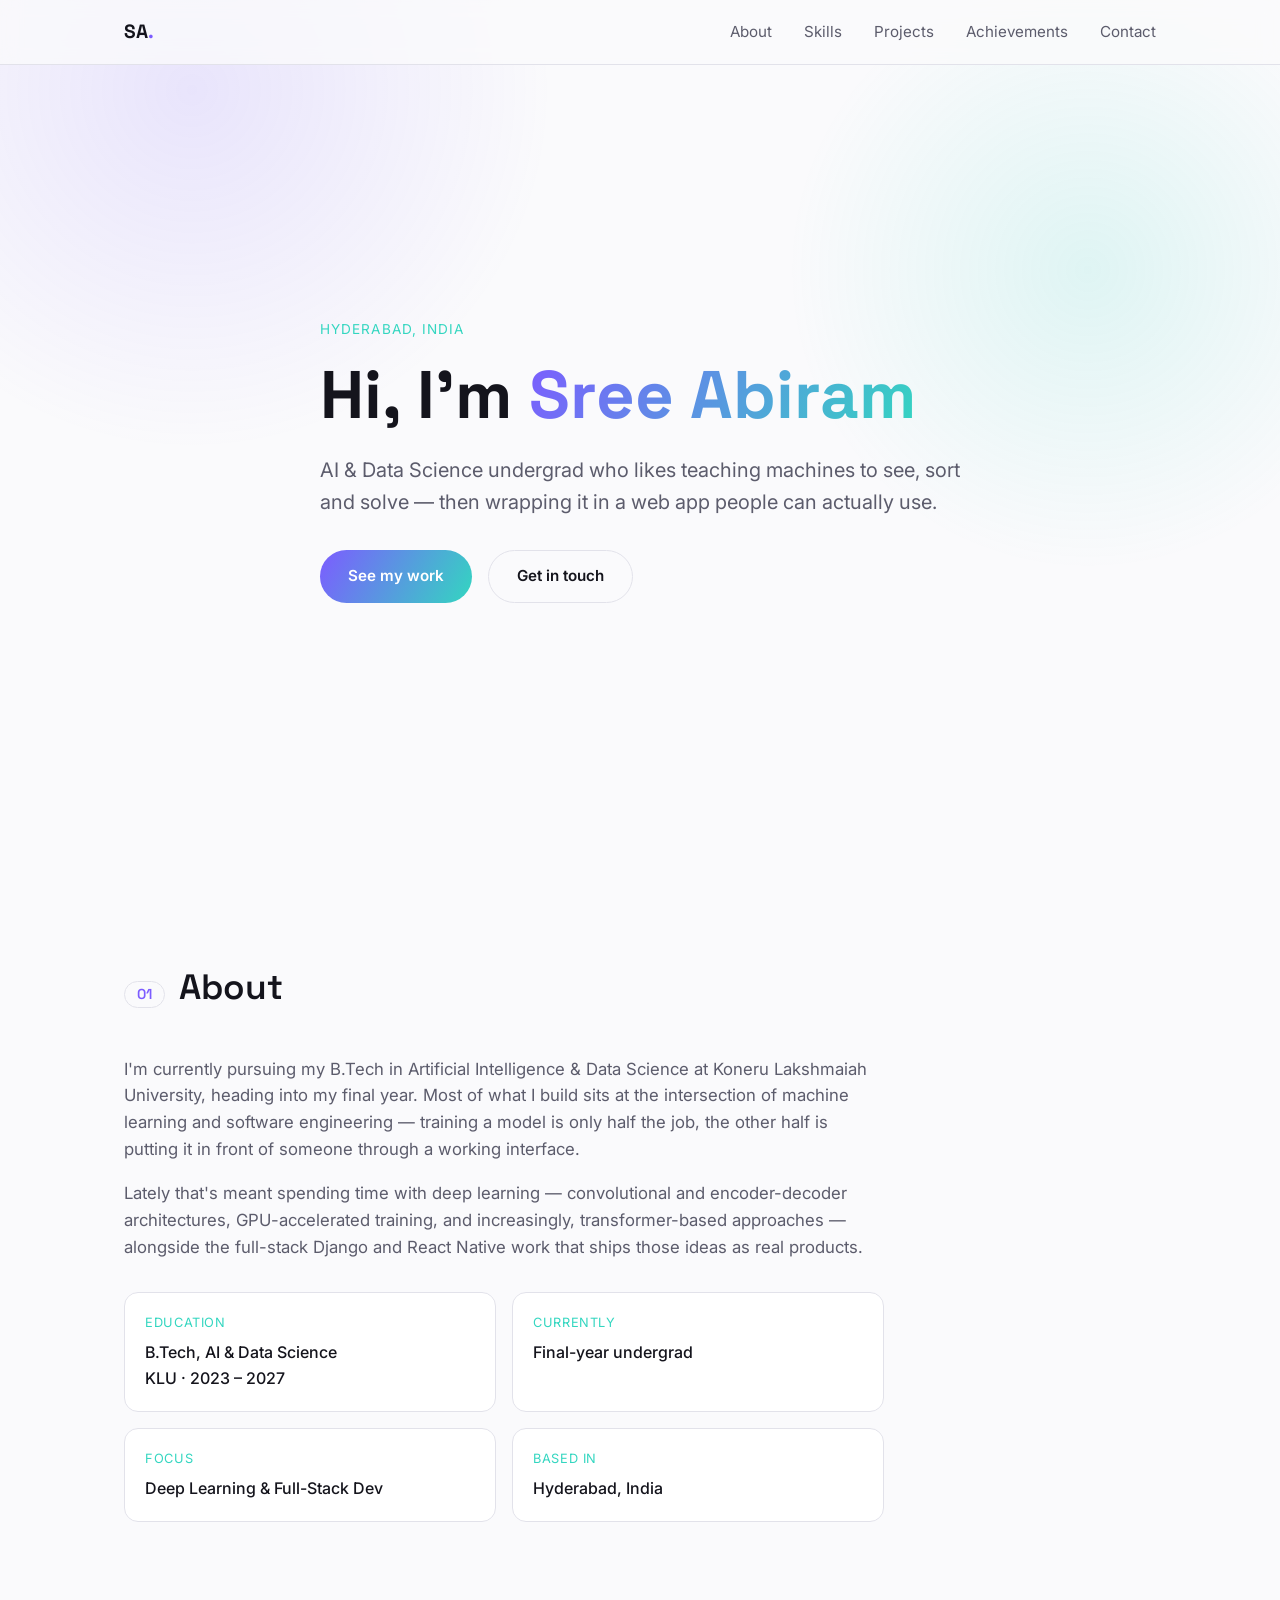
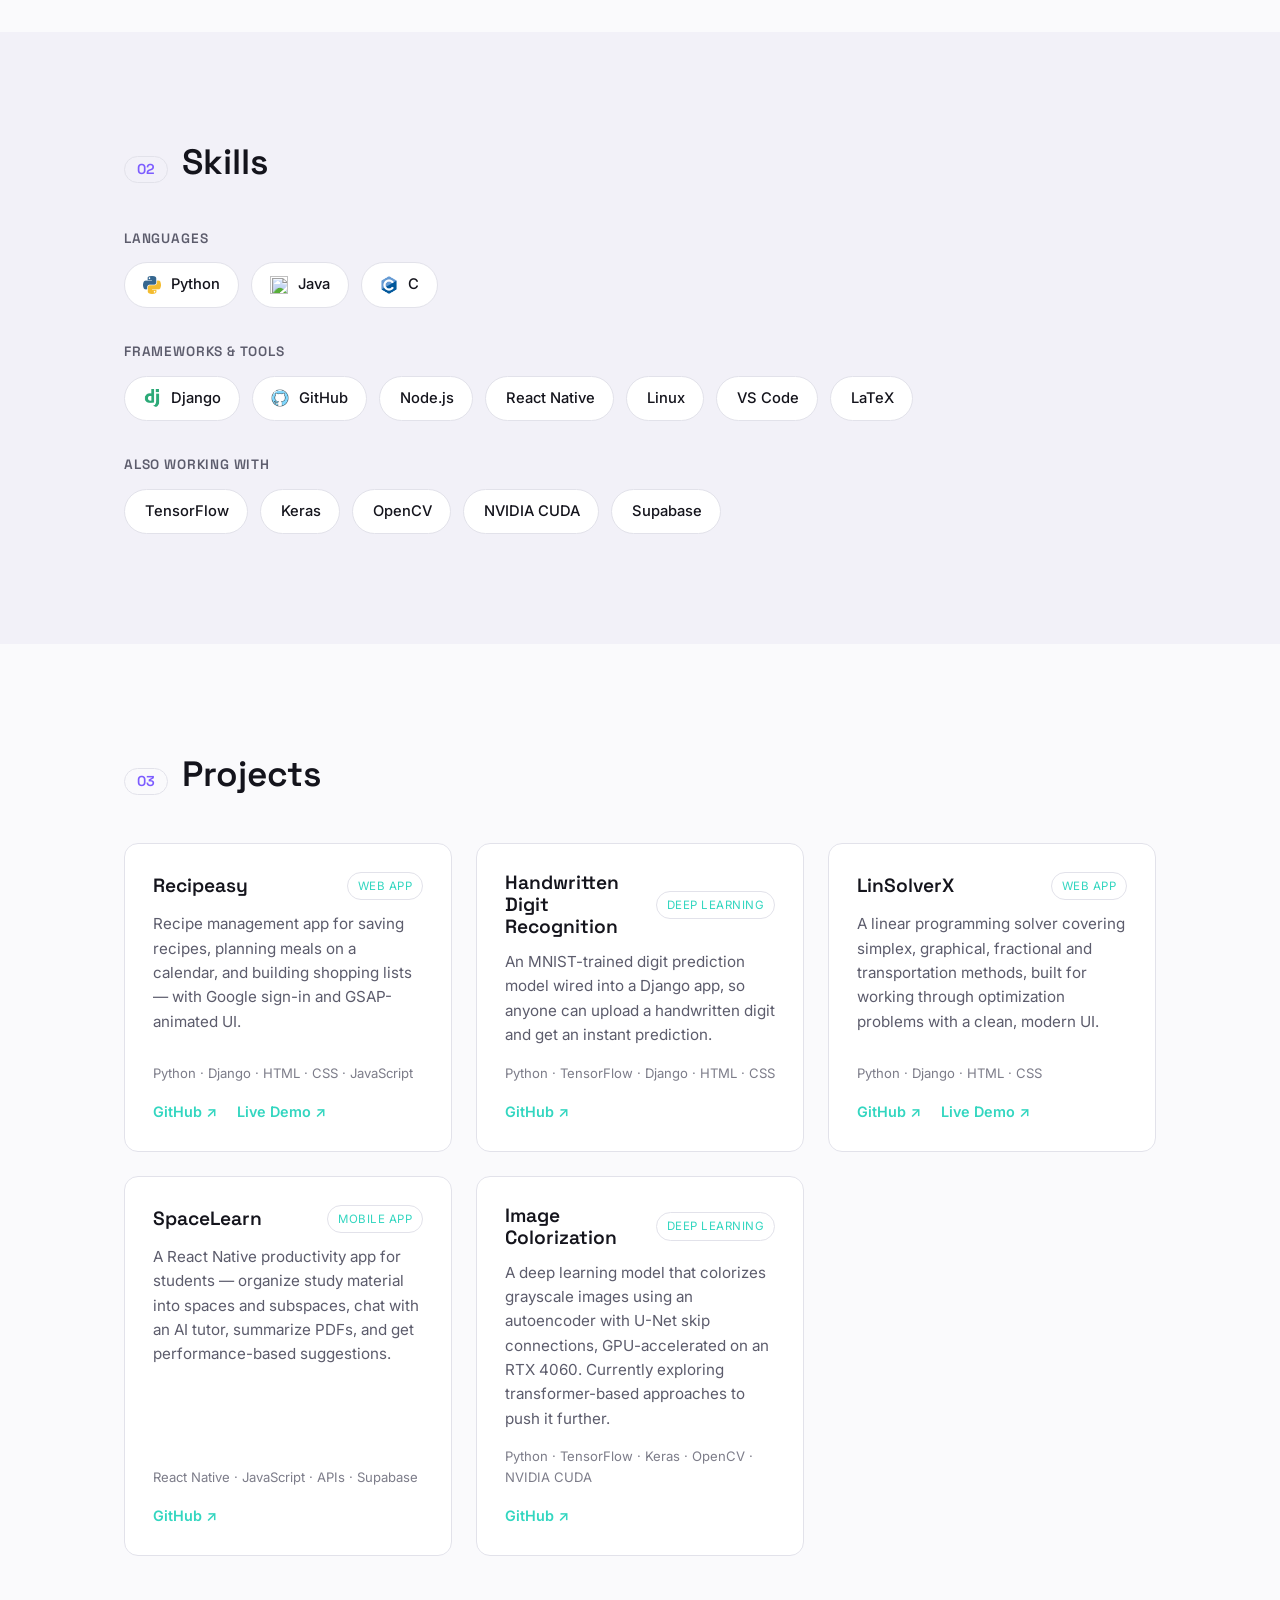
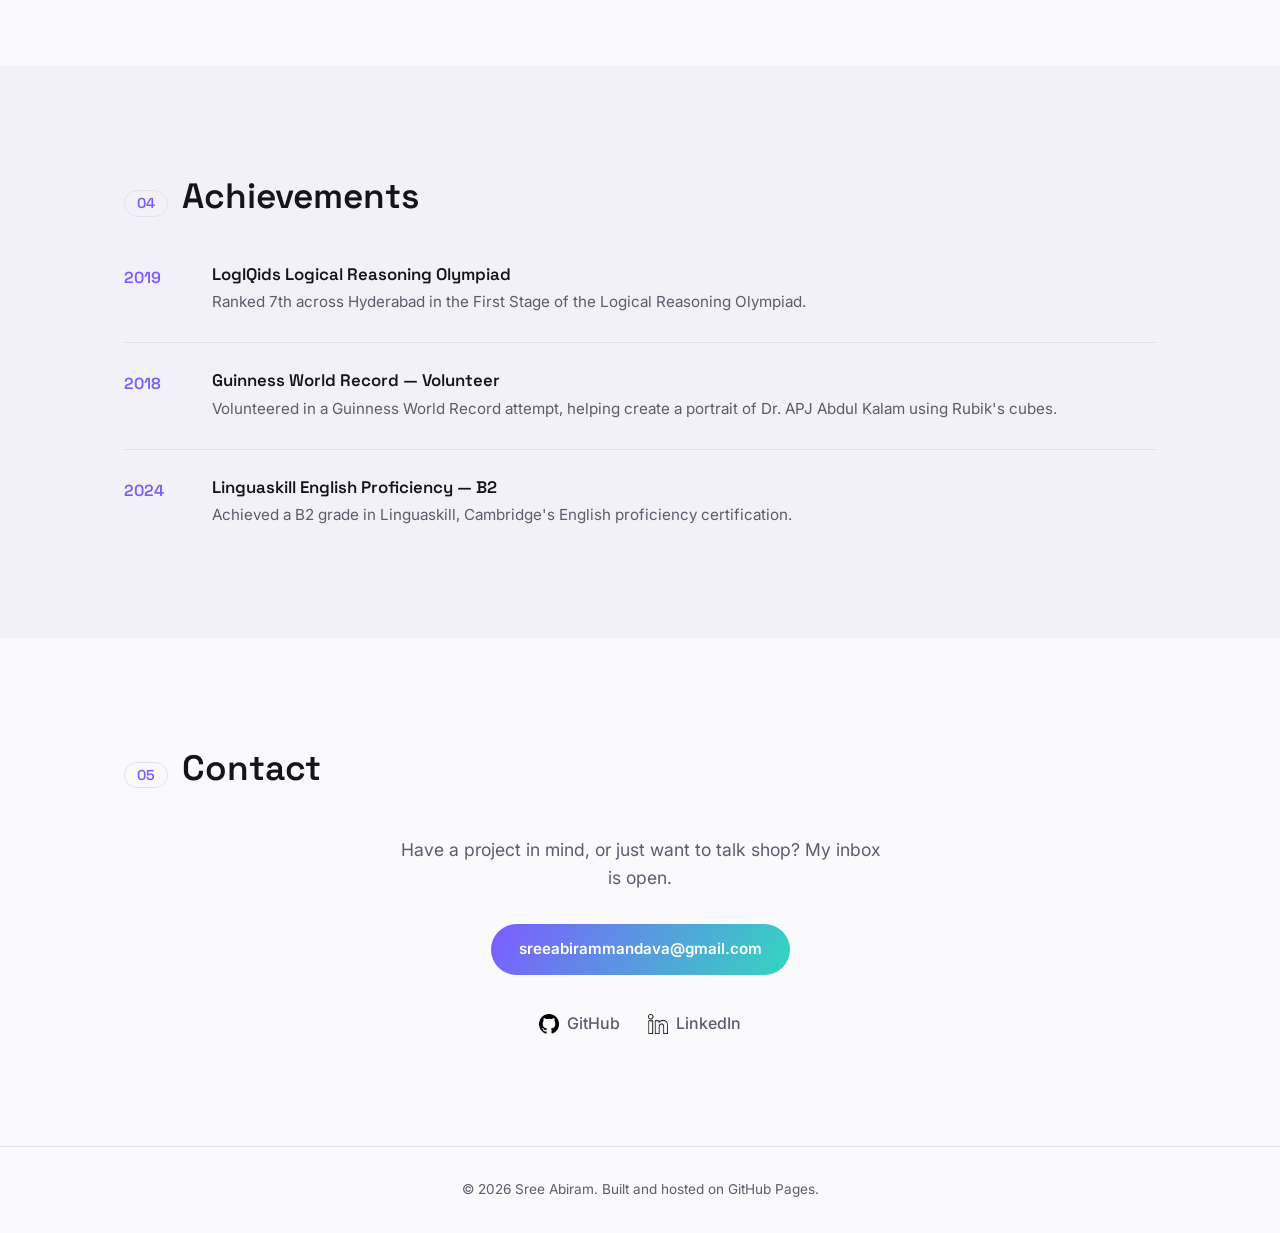
==== index.html @ 9dbc38e2 "Rebuild as static site for GitHub Pages Remove the Django/Render backend entirely (no DB usage, no A" ====
<!DOCTYPE html>
<html lang="en">
<head>
<meta charset="UTF-8">
<meta name="viewport" content="width=device-width, initial-scale=1.0">
<title>Sree Abiram — Portfolio</title>
<meta name="description" content="Sree Abiram — AI &amp; Data Science undergraduate. Projects in machine learning, deep learning and full-stack development.">
<link rel="preconnect" href="https://fonts.googleapis.com">
<link rel="preconnect" href="https://fonts.gstatic.com" crossorigin>
<link href="https://fonts.googleapis.com/css2?family=Space+Grotesk:wght@400;500;600;700&family=Inter:wght@400;500;600&display=swap" rel="stylesheet">
<link rel="stylesheet" href="assets/css/style.css">
</head>
<body>

<div class="bg-glow" aria-hidden="true"></div>

<header class="navbar">
  <div class="container navbar-inner">
    <a href="#home" class="logo">SA<span class="dot">.</span></a>
    <nav class="nav-links" id="navLinks">
      <a href="#about">About</a>
      <a href="#skills">Skills</a>
      <a href="#projects">Projects</a>
      <a href="#achievements">Achievements</a>
      <a href="#contact">Contact</a>
    </nav>
    <button class="nav-toggle" id="navToggle" aria-label="Toggle navigation" aria-expanded="false">
      <span></span><span></span><span></span>
    </button>
  </div>
</header>

<main>

  <section id="home" class="hero">
    <div class="container hero-inner">
      <p class="eyebrow reveal">Hyderabad, India</p>
      <h1 class="reveal">
        Hi, I'm <span class="accent">Sree Abiram</span>
      </h1>
      <p class="hero-subtitle reveal">
        AI &amp; Data Science undergrad who likes teaching machines to see, sort and solve —
        then wrapping it in a web app people can actually use.
      </p>
      <div class="hero-actions reveal">
        <a href="#projects" class="btn btn-primary">See my work</a>
        <a href="#contact" class="btn btn-ghost">Get in touch</a>
      </div>
    </div>
  </section>

  <section id="about" class="section">
    <div class="container">
      <h2 class="section-title reveal"><span class="index">01</span>About</h2>
      <div class="about-grid">
        <p class="about-text reveal">
          I'm currently pursuing my B.Tech in Artificial Intelligence &amp; Data Science at
          Koneru Lakshmaiah University, heading into my final year. Most of what I build sits
          at the intersection of machine learning and software engineering — training a model
          is only half the job, the other half is putting it in front of someone through a
          working interface.
        </p>
        <p class="about-text reveal">
          Lately that's meant spending time with deep learning — convolutional and
          encoder-decoder architectures, GPU-accelerated training, and increasingly,
          transformer-based approaches — alongside the full-stack Django and React Native
          work that ships those ideas as real products.
        </p>
        <div class="fact-grid reveal">
          <div class="fact-card">
            <span class="fact-label">Education</span>
            <span class="fact-value">B.Tech, AI &amp; Data Science<br>KLU · 2023 – 2027</span>
          </div>
          <div class="fact-card">
            <span class="fact-label">Currently</span>
            <span class="fact-value">Final-year undergrad</span>
          </div>
          <div class="fact-card">
            <span class="fact-label">Focus</span>
            <span class="fact-value">Deep Learning &amp; Full-Stack Dev</span>
          </div>
          <div class="fact-card">
            <span class="fact-label">Based in</span>
            <span class="fact-value">Hyderabad, India</span>
          </div>
        </div>
      </div>
    </div>
  </section>

  <section id="skills" class="section section-alt">
    <div class="container">
      <h2 class="section-title reveal"><span class="index">02</span>Skills</h2>

      <div class="skills-block reveal">
        <h3 class="skills-subtitle">Languages</h3>
        <div class="skill-row">
          <div class="skill-chip">
            <img src="assets/icons/python-icon.png" alt="" class="skill-icon">Python
          </div>
          <div class="skill-chip">
            <img src="assets/icons/java-icon.png" alt="" class="skill-icon">Java
          </div>
          <div class="skill-chip">
            <img src="assets/icons/c-icon.png" alt="" class="skill-icon">C
          </div>
        </div>
      </div>

      <div class="skills-block reveal">
        <h3 class="skills-subtitle">Frameworks &amp; Tools</h3>
        <div class="skill-row">
          <div class="skill-chip">
            <img src="assets/icons/django-icon.png" alt="" class="skill-icon">Django
          </div>
          <div class="skill-chip">
            <img src="assets/icons/github-icon.png" alt="" class="skill-icon">GitHub
          </div>
          <div class="skill-chip skill-chip-plain">Node.js</div>
          <div class="skill-chip skill-chip-plain">React Native</div>
          <div class="skill-chip skill-chip-plain">Linux</div>
          <div class="skill-chip skill-chip-plain">VS Code</div>
          <div class="skill-chip skill-chip-plain">LaTeX</div>
        </div>
      </div>

      <div class="skills-block reveal">
        <h3 class="skills-subtitle">Also working with</h3>
        <div class="skill-row">
          <div class="skill-chip skill-chip-plain">TensorFlow</div>
          <div class="skill-chip skill-chip-plain">Keras</div>
          <div class="skill-chip skill-chip-plain">OpenCV</div>
          <div class="skill-chip skill-chip-plain">NVIDIA CUDA</div>
          <div class="skill-chip skill-chip-plain">Supabase</div>
        </div>
      </div>
    </div>
  </section>

  <section id="projects" class="section">
    <div class="container">
      <h2 class="section-title reveal"><span class="index">03</span>Projects</h2>

      <div class="project-grid">

        <article class="project-card reveal">
          <div class="project-head">
            <h3>Recipeasy</h3>
            <span class="project-tag">Web App</span>
          </div>
          <p>Recipe management app for saving recipes, planning meals on a calendar, and
             building shopping lists — with Google sign-in and GSAP-animated UI.</p>
          <p class="project-stack">Python · Django · HTML · CSS · JavaScript</p>
          <div class="project-links">
            <a href="https://github.com/Abiram116/Recipeasy" target="_blank" rel="noopener noreferrer">GitHub ↗</a>
            <a href="https://recipeasy-i7h1.onrender.com" target="_blank" rel="noopener noreferrer">Live Demo ↗</a>
          </div>
        </article>

        <article class="project-card reveal">
          <div class="project-head">
            <h3>Handwritten Digit Recognition</h3>
            <span class="project-tag">Deep Learning</span>
          </div>
          <p>An MNIST-trained digit prediction model wired into a Django app, so anyone
             can upload a handwritten digit and get an instant prediction.</p>
          <p class="project-stack">Python · TensorFlow · Django · HTML · CSS</p>
          <div class="project-links">
            <a href="https://github.com/Abiram116/mlproject2" target="_blank" rel="noopener noreferrer">GitHub ↗</a>
          </div>
        </article>

        <article class="project-card reveal">
          <div class="project-head">
            <h3>LinSolverX</h3>
            <span class="project-tag">Web App</span>
          </div>
          <p>A linear programming solver covering simplex, graphical, fractional and
             transportation methods, built for working through optimization problems
             with a clean, modern UI.</p>
          <p class="project-stack">Python · Django · HTML · CSS</p>
          <div class="project-links">
            <a href="https://github.com/Abiram116/MathCourse" target="_blank" rel="noopener noreferrer">GitHub ↗</a>
            <a href="https://linsolverx.onrender.com" target="_blank" rel="noopener noreferrer">Live Demo ↗</a>
          </div>
        </article>

        <article class="project-card reveal">
          <div class="project-head">
            <h3>SpaceLearn</h3>
            <span class="project-tag">Mobile App</span>
          </div>
          <p>A React Native productivity app for students — organize study material into
             spaces and subspaces, chat with an AI tutor, summarize PDFs, and get
             performance-based suggestions.</p>
          <p class="project-stack">React Native · JavaScript · APIs · Supabase</p>
          <div class="project-links">
            <a href="https://github.com/Abiram116/SpaceLearn" target="_blank" rel="noopener noreferrer">GitHub ↗</a>
          </div>
        </article>

        <article class="project-card reveal">
          <div class="project-head">
            <h3>Image Colorization</h3>
            <span class="project-tag">Deep Learning</span>
          </div>
          <p>A deep learning model that colorizes grayscale images using an
             autoencoder with U-Net skip connections, GPU-accelerated on an RTX 4060.
             Currently exploring transformer-based approaches to push it further.</p>
          <p class="project-stack">Python · TensorFlow · Keras · OpenCV · NVIDIA CUDA</p>
          <div class="project-links">
            <a href="https://github.com/nandhithr6/Image-Colorization" target="_blank" rel="noopener noreferrer">GitHub ↗</a>
          </div>
        </article>

      </div>
    </div>
  </section>

  <section id="achievements" class="section section-alt">
    <div class="container">
      <h2 class="section-title reveal"><span class="index">04</span>Achievements</h2>
      <div class="achievement-list">

        <div class="achievement-item reveal">
          <span class="achievement-year">2019</span>
          <div>
            <h3>LogIQids Logical Reasoning Olympiad</h3>
            <p>Ranked 7th across Hyderabad in the First Stage of the Logical Reasoning Olympiad.</p>
          </div>
        </div>

        <div class="achievement-item reveal">
          <span class="achievement-year">2018</span>
          <div>
            <h3>Guinness World Record — Volunteer</h3>
            <p>Volunteered in a Guinness World Record attempt, helping create a portrait of
               Dr. APJ Abdul Kalam using Rubik's cubes.</p>
          </div>
        </div>

        <div class="achievement-item reveal">
          <span class="achievement-year">2024</span>
          <div>
            <h3>Linguaskill English Proficiency — B2</h3>
            <p>Achieved a B2 grade in Linguaskill, Cambridge's English proficiency certification.</p>
          </div>
        </div>

      </div>
    </div>
  </section>

  <section id="contact" class="section contact-section">
    <div class="container contact-inner">
      <h2 class="section-title reveal"><span class="index">05</span>Contact</h2>
      <p class="contact-lede reveal">Have a project in mind, or just want to talk shop? My inbox is open.</p>
      <a href="mailto:sreeabirammandava@gmail.com" class="btn btn-primary reveal">sreeabirammandava@gmail.com</a>
      <div class="social-row reveal">
        <a href="https://github.com/Abiram116" target="_blank" rel="noopener noreferrer" class="social-link">
          <img src="assets/icons/github-icon1.png" alt="" class="social-icon">GitHub
        </a>
        <a href="https://www.linkedin.com/in/sree-abiram-mandava-86b5a528b/" target="_blank" rel="noopener noreferrer" class="social-link">
          <img src="assets/icons/linkedin-icon.png" alt="" class="social-icon">LinkedIn
        </a>
      </div>
    </div>
  </section>

</main>

<footer class="footer">
  <div class="container">
    <p>&copy; <span id="year"></span> Sree Abiram. Built and hosted on GitHub Pages.</p>
  </div>
</footer>

<script src="assets/js/script.js"></script>
</body>
</html>
---- assets/css/style.css ----
/* ---------- Base ---------- */
:root {
  --bg: #0a0a0f;
  --bg-alt: #0f0f17;
  --surface: #15151f;
  --surface-border: #24243299;
  --text: #ededf2;
  --text-muted: #9a9aab;
  --accent: #7c5cff;
  --accent-2: #33d6c0;
  --accent-grad: linear-gradient(120deg, var(--accent), var(--accent-2));
  --radius: 14px;
  --max-width: 1080px;
  --font-heading: "Space Grotesk", "Inter", sans-serif;
  --font-body: "Inter", sans-serif;
}

* { box-sizing: border-box; }

html { scroll-behavior: smooth; }

body {
  margin: 0;
  background: var(--bg);
  color: var(--text);
  font-family: var(--font-body);
  line-height: 1.6;
  -webkit-font-smoothing: antialiased;
}

h1, h2, h3 {
  font-family: var(--font-heading);
  line-height: 1.15;
  margin: 0;
}

p { margin: 0 0 1em; }
a { color: inherit; text-decoration: none; }

.container {
  max-width: var(--max-width);
  margin: 0 auto;
  padding: 0 24px;
}

.bg-glow {
  position: fixed;
  inset: 0;
  z-index: -1;
  background:
    radial-gradient(600px circle at 15% 10%, #7c5cff22, transparent 60%),
    radial-gradient(500px circle at 85% 30%, #33d6c022, transparent 60%);
  pointer-events: none;
}

/* ---------- Navbar ---------- */
.navbar {
  position: sticky;
  top: 0;
  z-index: 100;
  backdrop-filter: blur(10px);
  background: #0a0a0fcc;
  border-bottom: 1px solid var(--surface-border);
}

.navbar-inner {
  display: flex;
  align-items: center;
  justify-content: space-between;
  height: 64px;
}

.logo {
  font-family: var(--font-heading);
  font-weight: 700;
  font-size: 1.2rem;
}

.logo .dot { color: var(--accent); }

.nav-links {
  display: flex;
  gap: 32px;
}

.nav-links a {
  font-size: 0.95rem;
  color: var(--text-muted);
  transition: color 0.2s ease;
}

.nav-links a:hover { color: var(--text); }

.nav-toggle {
  display: none;
  flex-direction: column;
  justify-content: center;
  gap: 5px;
  width: 32px;
  height: 32px;
  background: none;
  border: none;
  cursor: pointer;
}

.nav-toggle span {
  display: block;
  width: 100%;
  height: 2px;
  background: var(--text);
  border-radius: 2px;
  transition: transform 0.25s ease, opacity 0.25s ease;
}

/* ---------- Hero ---------- */
.hero {
  min-height: 88vh;
  display: flex;
  align-items: center;
}

.hero-inner { padding-top: 40px; padding-bottom: 40px; }

.eyebrow {
  font-size: 0.85rem;
  letter-spacing: 0.08em;
  text-transform: uppercase;
  color: var(--accent-2);
  margin-bottom: 16px;
}

.hero h1 {
  font-size: clamp(2.4rem, 6vw, 4.2rem);
  font-weight: 700;
  margin-bottom: 20px;
}

.accent {
  background: var(--accent-grad);
  -webkit-background-clip: text;
  background-clip: text;
  color: transparent;
}

.hero-subtitle {
  font-size: clamp(1.05rem, 2vw, 1.25rem);
  color: var(--text-muted);
  max-width: 640px;
  margin-bottom: 32px;
}

.hero-actions {
  display: flex;
  gap: 16px;
  flex-wrap: wrap;
}

/* ---------- Buttons ---------- */
.btn {
  display: inline-flex;
  align-items: center;
  gap: 8px;
  padding: 13px 28px;
  border-radius: 999px;
  font-weight: 600;
  font-size: 0.95rem;
  transition: transform 0.2s ease, box-shadow 0.2s ease, background 0.2s ease;
}

.btn-primary {
  background: var(--accent-grad);
  color: #05050a;
}

.btn-primary:hover {
  transform: translateY(-2px);
  box-shadow: 0 8px 30px -8px #7c5cff88;
}

.btn-ghost {
  border: 1px solid var(--surface-border);
  color: var(--text);
}

.btn-ghost:hover {
  border-color: var(--accent);
  background: #7c5cff11;
}

/* ---------- Sections ---------- */
.section { padding: 110px 0; }
.section-alt { background: var(--bg-alt); }

.section-title {
  display: flex;
  align-items: baseline;
  gap: 14px;
  font-size: clamp(1.6rem, 3vw, 2.2rem);
  font-weight: 600;
  margin-bottom: 48px;
}

.section-title .index {
  font-family: var(--font-heading);
  font-size: 0.9rem;
  color: var(--accent);
  border: 1px solid var(--surface-border);
  border-radius: 999px;
  padding: 4px 12px;
}

/* ---------- About ---------- */
.about-grid { max-width: 760px; }

.about-text { color: var(--text-muted); font-size: 1.05rem; }

.fact-grid {
  display: grid;
  grid-template-columns: repeat(2, 1fr);
  gap: 16px;
  margin-top: 32px;
}

.fact-card {
  background: var(--surface);
  border: 1px solid var(--surface-border);
  border-radius: var(--radius);
  padding: 20px;
  display: flex;
  flex-direction: column;
  gap: 6px;
}

.fact-label {
  font-size: 0.8rem;
  text-transform: uppercase;
  letter-spacing: 0.05em;
  color: var(--accent-2);
}

.fact-value {
  font-size: 1rem;
  font-weight: 500;
}

/* ---------- Skills ---------- */
.skills-block { margin-bottom: 36px; }
.skills-block:last-child { margin-bottom: 0; }

.skills-subtitle {
  font-size: 0.85rem;
  text-transform: uppercase;
  letter-spacing: 0.06em;
  color: var(--text-muted);
  margin-bottom: 16px;
  font-weight: 600;
}

.skill-row {
  display: flex;
  flex-wrap: wrap;
  gap: 12px;
}

.skill-chip {
  display: inline-flex;
  align-items: center;
  gap: 10px;
  background: var(--surface);
  border: 1px solid var(--surface-border);
  border-radius: 999px;
  padding: 10px 18px;
  font-size: 0.92rem;
  font-weight: 500;
  transition: border-color 0.2s ease, transform 0.2s ease;
}

.skill-chip:hover {
  border-color: var(--accent);
  transform: translateY(-2px);
}

.skill-chip-plain { padding-left: 20px; }

.skill-icon {
  width: 18px;
  height: 18px;
  object-fit: contain;
}

/* ---------- Projects ---------- */
.project-grid {
  display: grid;
  grid-template-columns: repeat(auto-fit, minmax(300px, 1fr));
  gap: 24px;
}

.project-card {
  background: var(--surface);
  border: 1px solid var(--surface-border);
  border-radius: var(--radius);
  padding: 28px;
  display: flex;
  flex-direction: column;
  transition: transform 0.25s ease, border-color 0.25s ease;
}

.project-card:hover {
  transform: translateY(-4px);
  border-color: var(--accent);
}

.project-head {
  display: flex;
  align-items: center;
  justify-content: space-between;
  gap: 12px;
  margin-bottom: 12px;
}

.project-head h3 {
  font-size: 1.2rem;
  font-weight: 600;
}

.project-tag {
  font-size: 0.72rem;
  text-transform: uppercase;
  letter-spacing: 0.04em;
  color: var(--accent-2);
  border: 1px solid var(--surface-border);
  border-radius: 999px;
  padding: 4px 10px;
  white-space: nowrap;
}

.project-card p { color: var(--text-muted); font-size: 0.95rem; }

.project-stack {
  font-size: 0.82rem !important;
  color: var(--text-muted);
  opacity: 0.8;
  margin-top: auto;
  margin-bottom: 16px !important;
}

.project-links {
  display: flex;
  gap: 20px;
  font-size: 0.9rem;
  font-weight: 600;
}

.project-links a { color: var(--accent-2); }
.project-links a:hover { color: var(--accent); }

/* ---------- Achievements ---------- */
.achievement-list {
  display: flex;
  flex-direction: column;
  gap: 28px;
}

.achievement-item {
  display: flex;
  gap: 24px;
  align-items: flex-start;
  padding-bottom: 28px;
  border-bottom: 1px solid var(--surface-border);
}

.achievement-item:last-child { border-bottom: none; padding-bottom: 0; }

.achievement-year {
  flex-shrink: 0;
  width: 64px;
  font-family: var(--font-heading);
  font-weight: 600;
  color: var(--accent);
}

.achievement-item h3 {
  font-size: 1.05rem;
  font-weight: 600;
  margin-bottom: 6px;
}

.achievement-item p { color: var(--text-muted); font-size: 0.95rem; margin: 0; }

/* ---------- Contact ---------- */
.contact-inner { text-align: center; }

.contact-lede {
  color: var(--text-muted);
  font-size: 1.1rem;
  max-width: 480px;
  margin: 0 auto 32px;
}

.social-row {
  display: flex;
  justify-content: center;
  gap: 28px;
  margin-top: 36px;
}

.social-link {
  display: inline-flex;
  align-items: center;
  gap: 8px;
  color: var(--text-muted);
  font-weight: 500;
  transition: color 0.2s ease;
}

.social-link:hover { color: var(--text); }

.social-icon {
  width: 20px;
  height: 20px;
  object-fit: contain;
}

/* ---------- Footer ---------- */
.footer {
  padding: 32px 0;
  border-top: 1px solid var(--surface-border);
  text-align: center;
}

.footer p {
  margin: 0;
  color: var(--text-muted);
  font-size: 0.85rem;
}

/* ---------- Scroll reveal ---------- */
.reveal {
  opacity: 0;
  transform: translateY(18px);
  transition: opacity 0.6s ease, transform 0.6s ease;
}

.reveal.is-visible {
  opacity: 1;
  transform: translateY(0);
}

/* ---------- Responsive ---------- */
@media (max-width: 720px) {
  .nav-links {
    position: fixed;
    top: 64px;
    left: 0;
    right: 0;
    background: var(--bg);
    border-bottom: 1px solid var(--surface-border);
    flex-direction: column;
    gap: 0;
    padding: 8px 24px;
    transform: translateY(-150%);
    transition: transform 0.3s ease;
  }

  .nav-links.is-open { transform: translateY(0); }

  .nav-links a {
    padding: 14px 0;
    border-bottom: 1px solid var(--surface-border);
  }

  .nav-links a:last-child { border-bottom: none; }

  .nav-toggle { display: flex; }

  .fact-grid { grid-template-columns: 1fr; }

  .section { padding: 72px 0; }
}

/* ---------- Light theme (prefers-color-scheme) ---------- */
@media (prefers-color-scheme: light) {
  :root {
    --bg: #fafafc;
    --bg-alt: #f2f1f8;
    --surface: #ffffff;
    --surface-border: #e2e2ea;
    --text: #14141c;
    --text-muted: #5c5c6c;
  }

  .navbar { background: #fafafccc; }
  .btn-primary { color: #ffffff; }
}
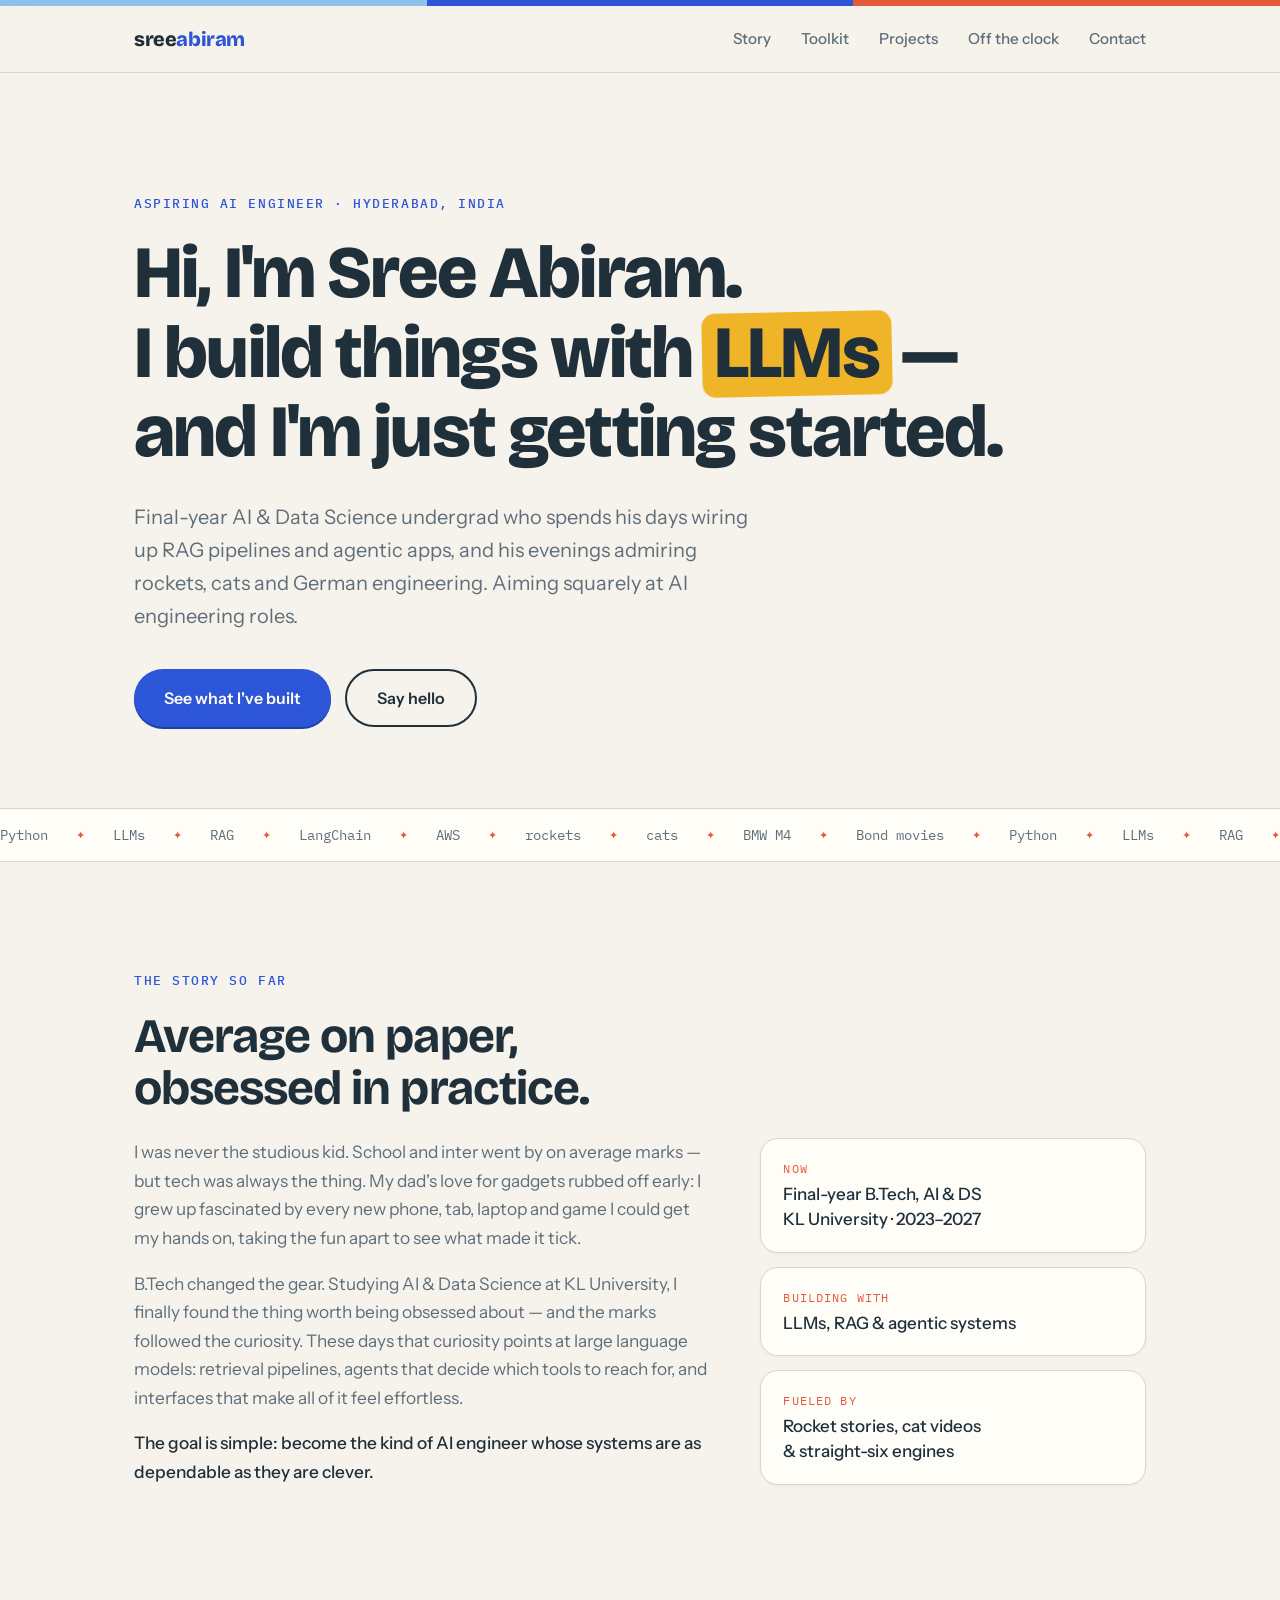
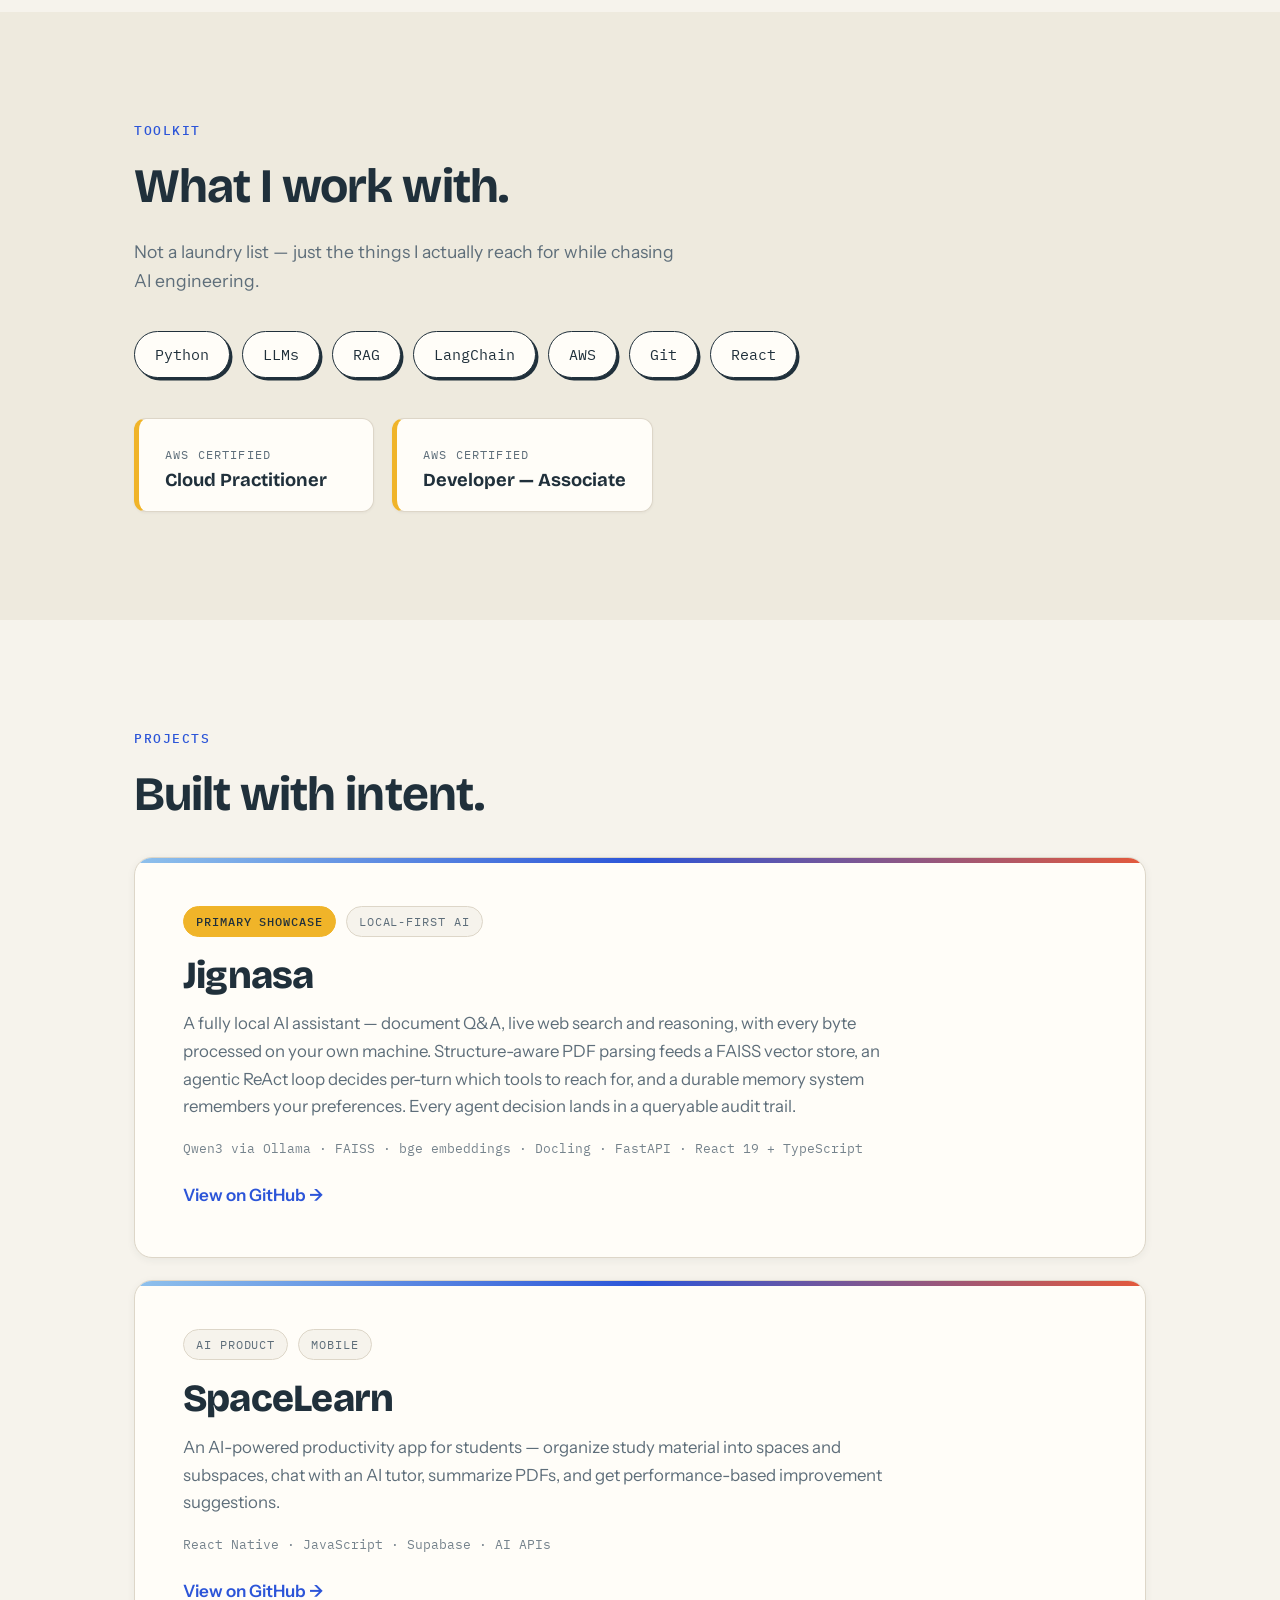
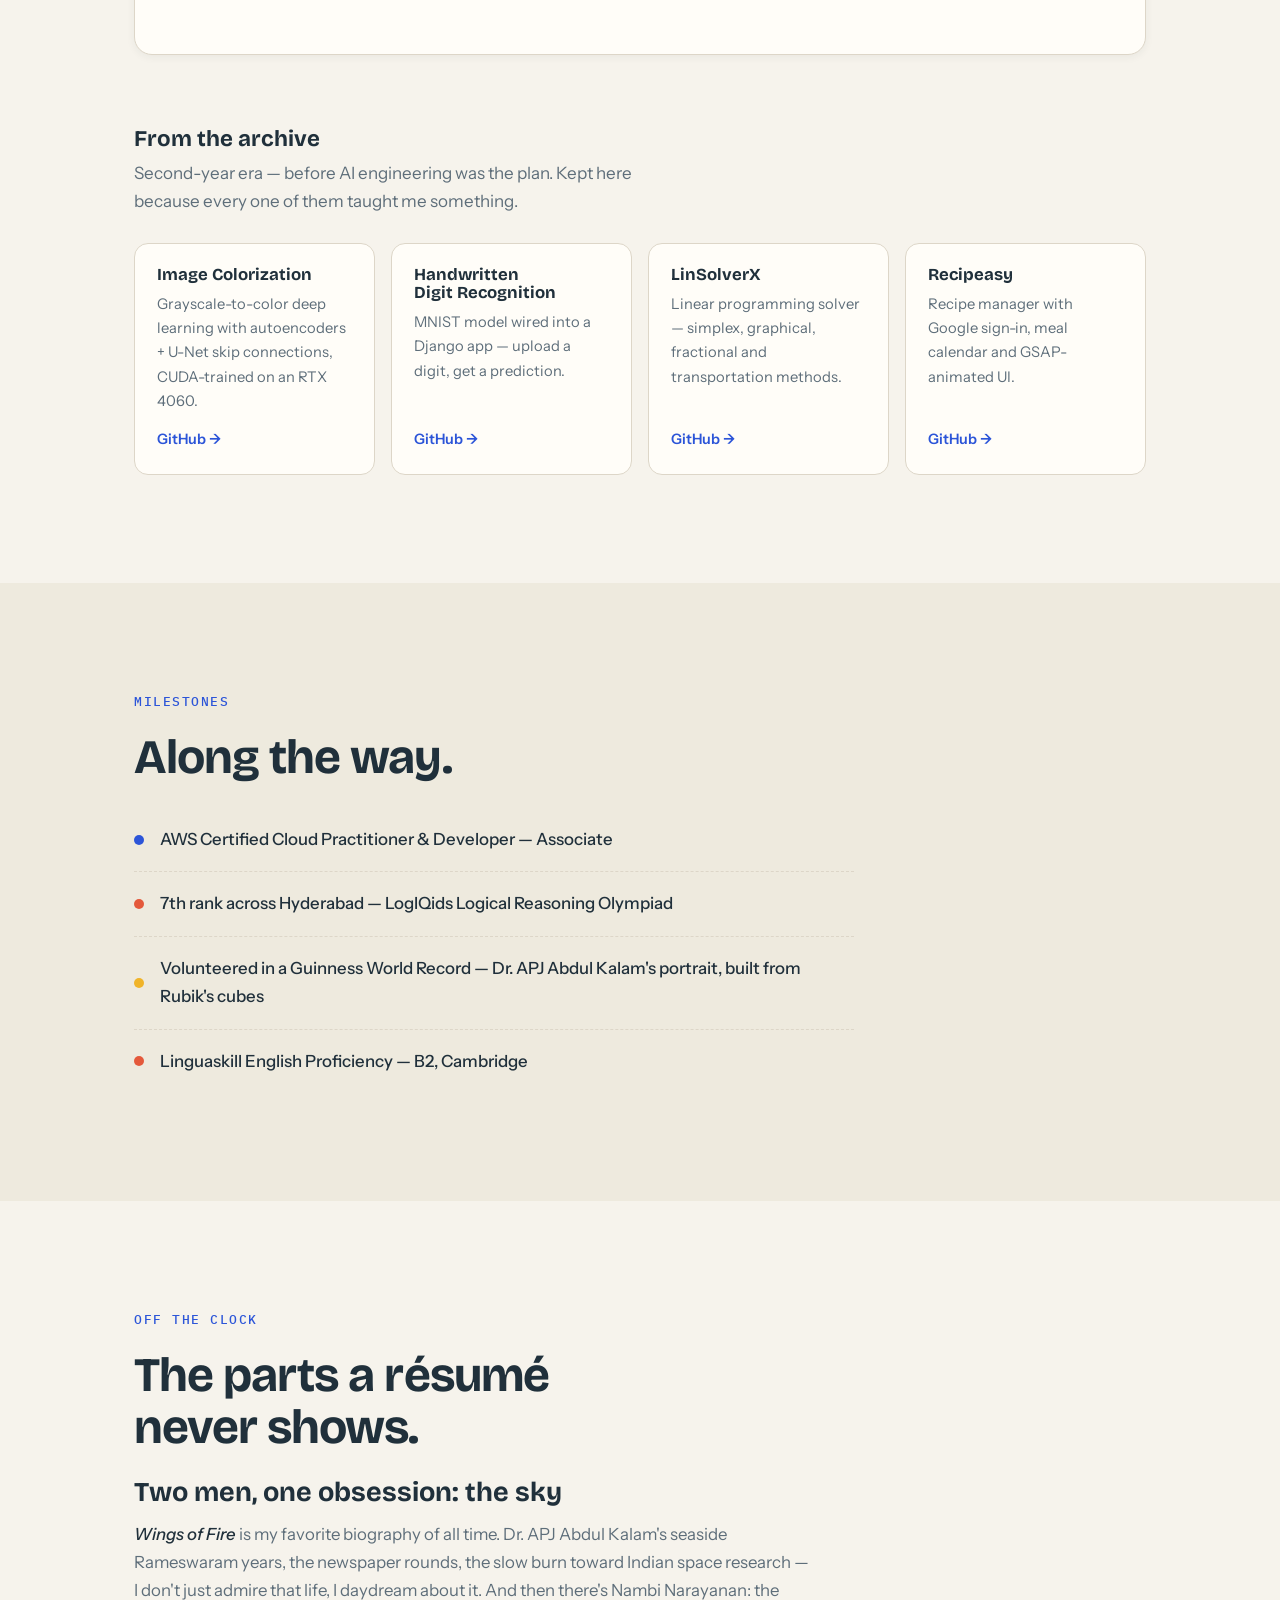
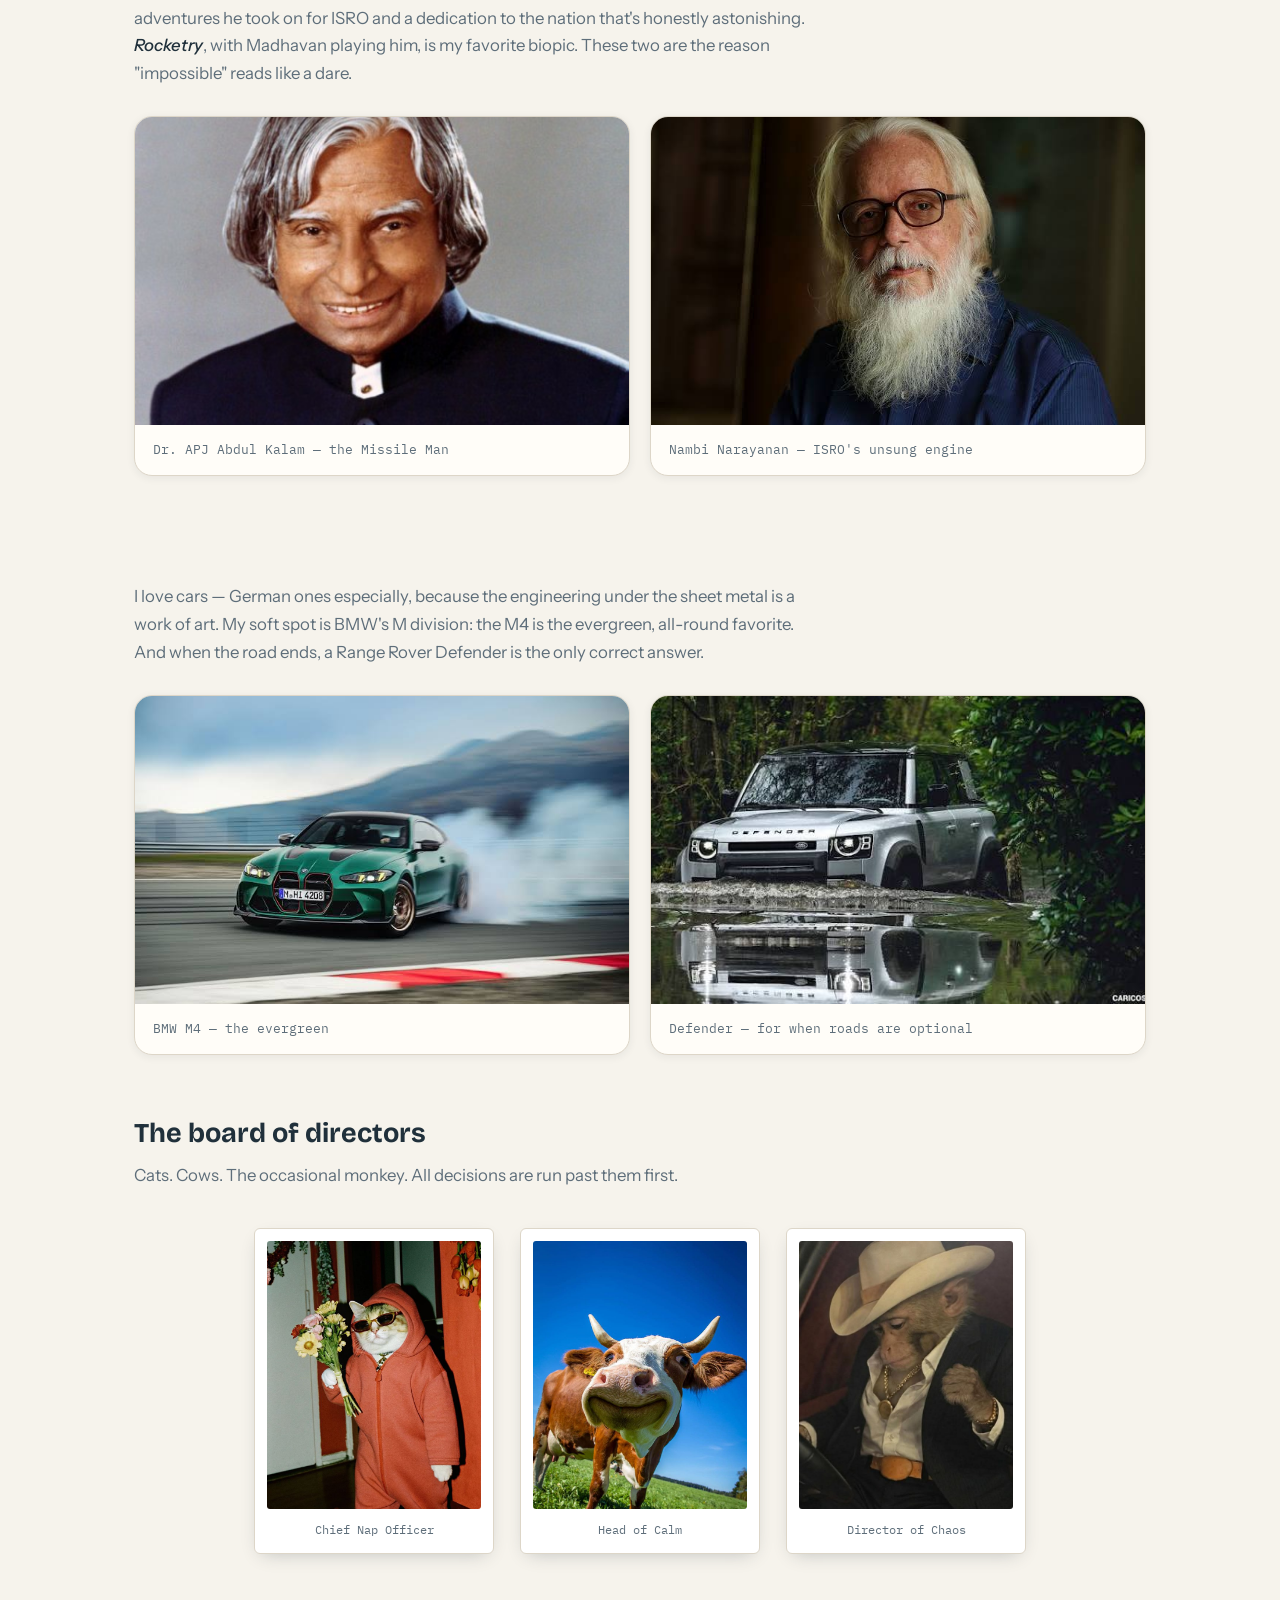
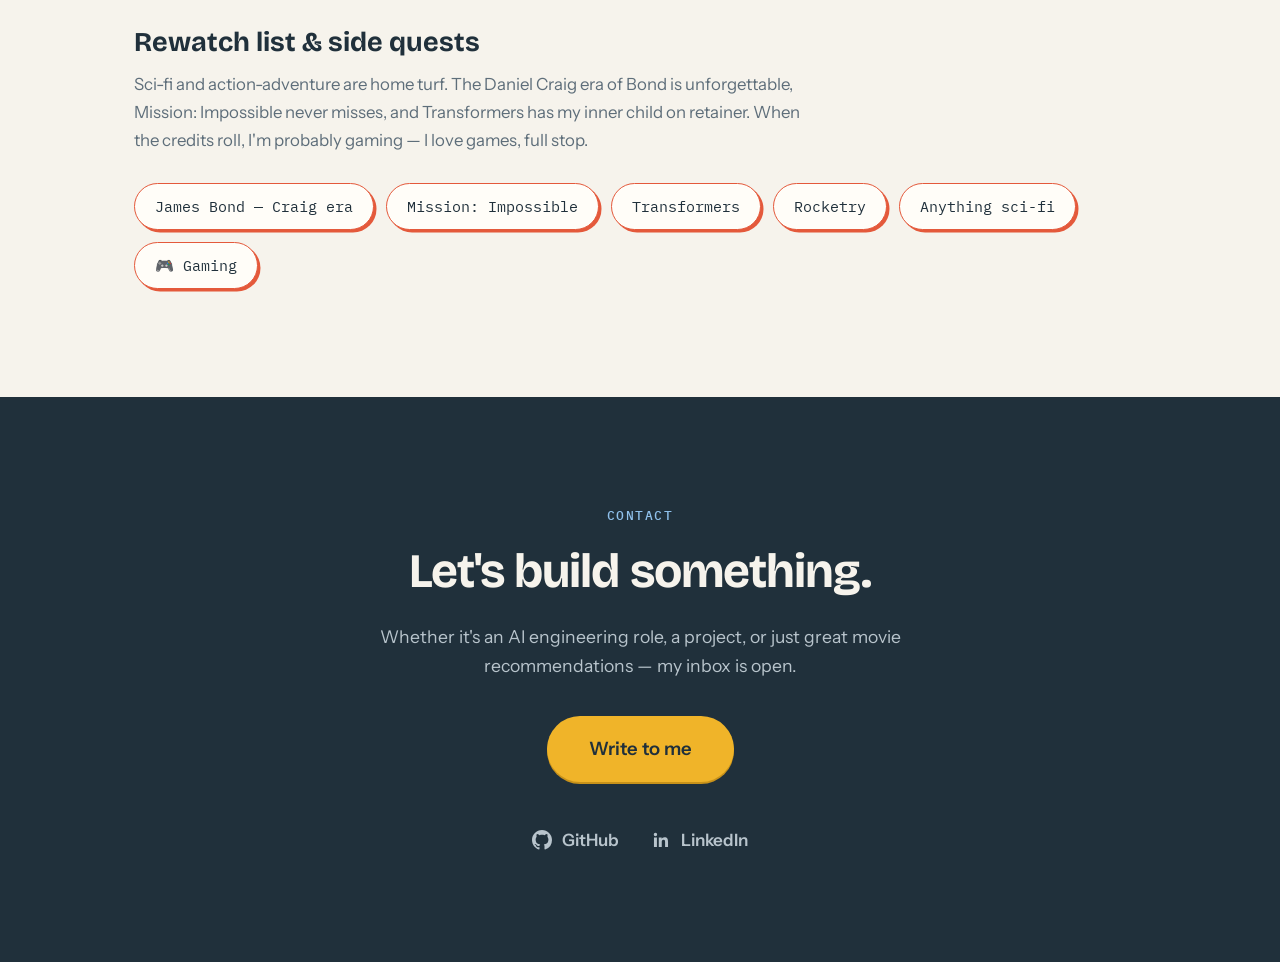
==== commit cafc297f: "Redesign: playful light theme, AI-engineer focus, Pages workflow New identity as aspiring AI enginee" ====
--- a/index.html
+++ b/index.html
@@ -3,277 +3,336 @@
 <head>
 <meta charset="UTF-8">
 <meta name="viewport" content="width=device-width, initial-scale=1.0">
-<title>Sree Abiram — Portfolio</title>
-<meta name="description" content="Sree Abiram — AI &amp; Data Science undergraduate. Projects in machine learning, deep learning and full-stack development.">
+<title>Sree Abiram — Aspiring AI Engineer</title>
+<meta name="description" content="Sree Abiram — aspiring AI engineer building LLM and RAG systems. Final-year AI &amp; Data Science undergrad, Hyderabad.">
+<link rel="icon" type="image/svg+xml" href="assets/favicon.svg">
 <link rel="preconnect" href="https://fonts.googleapis.com">
 <link rel="preconnect" href="https://fonts.gstatic.com" crossorigin>
-<link href="https://fonts.googleapis.com/css2?family=Space+Grotesk:wght@400;500;600;700&family=Inter:wght@400;500;600&display=swap" rel="stylesheet">
+<link href="https://fonts.googleapis.com/css2?family=Bricolage+Grotesque:opsz,wght@12..96,400;12..96,600;12..96,700;12..96,800&family=Instrument+Sans:ital,wght@0,400;0,500;0,600;1,400&family=IBM+Plex+Mono:wght@400;500&display=swap" rel="stylesheet">
 <link rel="stylesheet" href="assets/css/style.css">
 </head>
 <body>
 
-<div class="bg-glow" aria-hidden="true"></div>
+<div class="stripe-top" aria-hidden="true"><span></span><span></span><span></span></div>
 
 <header class="navbar">
   <div class="container navbar-inner">
-    <a href="#home" class="logo">SA<span class="dot">.</span></a>
+    <a href="#top" class="logo">sree<span>abiram</span></a>
     <nav class="nav-links" id="navLinks">
-      <a href="#about">About</a>
-      <a href="#skills">Skills</a>
+      <a href="#story">Story</a>
+      <a href="#toolkit">Toolkit</a>
       <a href="#projects">Projects</a>
-      <a href="#achievements">Achievements</a>
+      <a href="#offline">Off the clock</a>
       <a href="#contact">Contact</a>
     </nav>
     <button class="nav-toggle" id="navToggle" aria-label="Toggle navigation" aria-expanded="false">
-      <span></span><span></span><span></span>
+      <span></span><span></span>
     </button>
   </div>
 </header>
 
-<main>
-
-  <section id="home" class="hero">
-    <div class="container hero-inner">
-      <p class="eyebrow reveal">Hyderabad, India</p>
-      <h1 class="reveal">
-        Hi, I'm <span class="accent">Sree Abiram</span>
+<main id="top">
+
+  <!-- ============ HERO ============ -->
+  <section class="hero">
+    <div class="container">
+      <p class="eyebrow hero-load" style="--i:0">Aspiring AI Engineer · Hyderabad, India</p>
+      <h1 class="hero-title">
+        <span class="hero-line hero-load" style="--i:1">Hi, I'm Sree Abiram.</span>
+        <span class="hero-line hero-load" style="--i:2">I build things with
+          <span class="marker">LLMs</span> —</span>
+        <span class="hero-line hero-load" style="--i:3">and I'm just getting started.</span>
       </h1>
-      <p class="hero-subtitle reveal">
-        AI &amp; Data Science undergrad who likes teaching machines to see, sort and solve —
-        then wrapping it in a web app people can actually use.
+      <p class="hero-sub hero-load" style="--i:4">
+        Final-year AI &amp; Data Science undergrad who spends his days wiring up
+        RAG pipelines and agentic apps, and his evenings admiring rockets, cats
+        and German engineering. Aiming squarely at AI engineering roles.
       </p>
-      <div class="hero-actions reveal">
-        <a href="#projects" class="btn btn-primary">See my work</a>
-        <a href="#contact" class="btn btn-ghost">Get in touch</a>
-      </div>
-    </div>
-  </section>
-
-  <section id="about" class="section">
-    <div class="container">
-      <h2 class="section-title reveal"><span class="index">01</span>About</h2>
-      <div class="about-grid">
-        <p class="about-text reveal">
-          I'm currently pursuing my B.Tech in Artificial Intelligence &amp; Data Science at
-          Koneru Lakshmaiah University, heading into my final year. Most of what I build sits
-          at the intersection of machine learning and software engineering — training a model
-          is only half the job, the other half is putting it in front of someone through a
-          working interface.
-        </p>
-        <p class="about-text reveal">
-          Lately that's meant spending time with deep learning — convolutional and
-          encoder-decoder architectures, GPU-accelerated training, and increasingly,
-          transformer-based approaches — alongside the full-stack Django and React Native
-          work that ships those ideas as real products.
-        </p>
-        <div class="fact-grid reveal">
-          <div class="fact-card">
-            <span class="fact-label">Education</span>
-            <span class="fact-value">B.Tech, AI &amp; Data Science<br>KLU · 2023 – 2027</span>
+      <div class="hero-actions hero-load" style="--i:5">
+        <a href="#projects" class="btn btn-solid">See what I've built</a>
+        <a href="#contact" class="btn btn-line">Say hello</a>
+      </div>
+    </div>
+    <div class="marquee hero-load" style="--i:6" aria-hidden="true">
+      <div class="marquee-track">
+        <span>Python</span><i>✦</i><span>LLMs</span><i>✦</i><span>RAG</span><i>✦</i><span>LangChain</span><i>✦</i><span>AWS</span><i>✦</i><span>rockets</span><i>✦</i><span>cats</span><i>✦</i><span>BMW M4</span><i>✦</i><span>Bond movies</span><i>✦</i><span>Python</span><i>✦</i><span>LLMs</span><i>✦</i><span>RAG</span><i>✦</i><span>LangChain</span><i>✦</i><span>AWS</span><i>✦</i><span>rockets</span><i>✦</i><span>cats</span><i>✦</i><span>BMW M4</span><i>✦</i><span>Bond movies</span><i>✦</i>
+      </div>
+    </div>
+  </section>
+
+  <!-- ============ STORY ============ -->
+  <section id="story" class="section">
+    <div class="container">
+      <p class="eyebrow reveal">The story so far</p>
+      <h2 class="section-title reveal">Average on paper,<br>obsessed in practice.</h2>
+      <div class="story-grid">
+        <div class="story-text reveal">
+          <p>
+            I was never the studious kid. School and inter went by on average marks —
+            but tech was always the thing. My dad's love for gadgets rubbed off early:
+            I grew up fascinated by every new phone, tab, laptop and game I could get
+            my hands on, taking the fun apart to see what made it tick.
+          </p>
+          <p>
+            B.Tech changed the gear. Studying AI &amp; Data Science at KL University,
+            I finally found the thing worth being obsessed about — and the marks
+            followed the curiosity. These days that curiosity points at large language
+            models: retrieval pipelines, agents that decide which tools to reach for,
+            and interfaces that make all of it feel effortless.
+          </p>
+          <p>
+            The goal is simple: become the kind of AI engineer whose systems are
+            as dependable as they are clever.
+          </p>
+        </div>
+        <div class="story-facts reveal">
+          <div class="fact">
+            <span class="fact-k">Now</span>
+            <span class="fact-v">Final-year B.Tech, AI &amp; DS<br>KL University · 2023–2027</span>
           </div>
-          <div class="fact-card">
-            <span class="fact-label">Currently</span>
-            <span class="fact-value">Final-year undergrad</span>
+          <div class="fact">
+            <span class="fact-k">Building with</span>
+            <span class="fact-v">LLMs, RAG &amp; agentic systems</span>
           </div>
-          <div class="fact-card">
-            <span class="fact-label">Focus</span>
-            <span class="fact-value">Deep Learning &amp; Full-Stack Dev</span>
+          <div class="fact">
+            <span class="fact-k">Fueled by</span>
+            <span class="fact-v">Rocket stories, cat videos<br>&amp; straight-six engines</span>
           </div>
-          <div class="fact-card">
-            <span class="fact-label">Based in</span>
-            <span class="fact-value">Hyderabad, India</span>
-          </div>
-        </div>
-      </div>
-    </div>
-  </section>
-
-  <section id="skills" class="section section-alt">
-    <div class="container">
-      <h2 class="section-title reveal"><span class="index">02</span>Skills</h2>
-
-      <div class="skills-block reveal">
-        <h3 class="skills-subtitle">Languages</h3>
-        <div class="skill-row">
-          <div class="skill-chip">
-            <img src="assets/icons/python-icon.png" alt="" class="skill-icon">Python
-          </div>
-          <div class="skill-chip">
-            <img src="assets/icons/java-icon.png" alt="" class="skill-icon">Java
-          </div>
-          <div class="skill-chip">
-            <img src="assets/icons/c-icon.png" alt="" class="skill-icon">C
-          </div>
-        </div>
-      </div>
-
-      <div class="skills-block reveal">
-        <h3 class="skills-subtitle">Frameworks &amp; Tools</h3>
-        <div class="skill-row">
-          <div class="skill-chip">
-            <img src="assets/icons/django-icon.png" alt="" class="skill-icon">Django
-          </div>
-          <div class="skill-chip">
-            <img src="assets/icons/github-icon.png" alt="" class="skill-icon">GitHub
-          </div>
-          <div class="skill-chip skill-chip-plain">Node.js</div>
-          <div class="skill-chip skill-chip-plain">React Native</div>
-          <div class="skill-chip skill-chip-plain">Linux</div>
-          <div class="skill-chip skill-chip-plain">VS Code</div>
-          <div class="skill-chip skill-chip-plain">LaTeX</div>
-        </div>
-      </div>
-
-      <div class="skills-block reveal">
-        <h3 class="skills-subtitle">Also working with</h3>
-        <div class="skill-row">
-          <div class="skill-chip skill-chip-plain">TensorFlow</div>
-          <div class="skill-chip skill-chip-plain">Keras</div>
-          <div class="skill-chip skill-chip-plain">OpenCV</div>
-          <div class="skill-chip skill-chip-plain">NVIDIA CUDA</div>
-          <div class="skill-chip skill-chip-plain">Supabase</div>
-        </div>
-      </div>
-    </div>
-  </section>
-
+        </div>
+      </div>
+    </div>
+  </section>
+
+  <!-- ============ TOOLKIT ============ -->
+  <section id="toolkit" class="section section-tint">
+    <div class="container">
+      <p class="eyebrow reveal">Toolkit</p>
+      <h2 class="section-title reveal">What I work with.</h2>
+      <p class="section-lede reveal">
+        Not a laundry list — just the things I actually reach for while
+        chasing AI engineering.
+      </p>
+      <div class="chip-row reveal">
+        <span class="chip">Python</span>
+        <span class="chip">LLMs</span>
+        <span class="chip">RAG</span>
+        <span class="chip">LangChain</span>
+        <span class="chip">AWS</span>
+        <span class="chip">Git</span>
+        <span class="chip">React</span>
+      </div>
+      <div class="cert-row reveal">
+        <div class="cert-card">
+          <span class="cert-badge">AWS Certified</span>
+          <h3>Cloud Practitioner</h3>
+        </div>
+        <div class="cert-card">
+          <span class="cert-badge">AWS Certified</span>
+          <h3>Developer — Associate</h3>
+        </div>
+      </div>
+    </div>
+  </section>
+
+  <!-- ============ PROJECTS ============ -->
   <section id="projects" class="section">
     <div class="container">
-      <h2 class="section-title reveal"><span class="index">03</span>Projects</h2>
-
-      <div class="project-grid">
-
-        <article class="project-card reveal">
-          <div class="project-head">
-            <h3>Recipeasy</h3>
-            <span class="project-tag">Web App</span>
-          </div>
-          <p>Recipe management app for saving recipes, planning meals on a calendar, and
-             building shopping lists — with Google sign-in and GSAP-animated UI.</p>
-          <p class="project-stack">Python · Django · HTML · CSS · JavaScript</p>
-          <div class="project-links">
-            <a href="https://github.com/Abiram116/Recipeasy" target="_blank" rel="noopener noreferrer">GitHub ↗</a>
-            <a href="https://recipeasy-i7h1.onrender.com" target="_blank" rel="noopener noreferrer">Live Demo ↗</a>
-          </div>
+      <p class="eyebrow reveal">Projects</p>
+      <h2 class="section-title reveal">Built with intent.</h2>
+
+      <article class="feature-card reveal">
+        <div class="feature-tags">
+          <span class="tag tag-hot">Primary showcase</span>
+          <span class="tag">Local-first AI</span>
+        </div>
+        <h3 class="feature-title">Jignasa</h3>
+        <p class="feature-desc">
+          A fully local AI assistant — document Q&amp;A, live web search and
+          reasoning, with every byte processed on your own machine. Structure-aware
+          PDF parsing feeds a FAISS vector store, an agentic ReAct loop decides
+          per-turn which tools to reach for, and a durable memory system remembers
+          your preferences. Every agent decision lands in a queryable audit trail.
+        </p>
+        <p class="feature-stack">Qwen3 via Ollama · FAISS · bge embeddings · Docling · FastAPI · React 19 + TypeScript</p>
+        <a class="project-link" href="https://github.com/Abiram116/Jignasa" target="_blank" rel="noopener noreferrer">View on GitHub →</a>
+      </article>
+
+      <article class="feature-card feature-card-second reveal">
+        <div class="feature-tags">
+          <span class="tag">AI product</span>
+          <span class="tag">Mobile</span>
+        </div>
+        <h3 class="feature-title">SpaceLearn</h3>
+        <p class="feature-desc">
+          An AI-powered productivity app for students — organize study material into
+          spaces and subspaces, chat with an AI tutor, summarize PDFs, and get
+          performance-based improvement suggestions.
+        </p>
+        <p class="feature-stack">React Native · JavaScript · Supabase · AI APIs</p>
+        <a class="project-link" href="https://github.com/Abiram116/SpaceLearn" target="_blank" rel="noopener noreferrer">View on GitHub →</a>
+      </article>
+
+      <div class="archive-head reveal">
+        <h3>From the archive</h3>
+        <p>Second-year era — before AI engineering was the plan. Kept here because every one of them taught me something.</p>
+      </div>
+
+      <div class="archive-grid">
+        <article class="archive-card reveal">
+          <h4>Image Colorization</h4>
+          <p>Grayscale-to-color deep learning with autoencoders + U-Net skip connections, CUDA-trained on an RTX 4060.</p>
+          <a href="https://github.com/nandhithr6/Image-Colorization" target="_blank" rel="noopener noreferrer">GitHub →</a>
         </article>
-
-        <article class="project-card reveal">
-          <div class="project-head">
-            <h3>Handwritten Digit Recognition</h3>
-            <span class="project-tag">Deep Learning</span>
-          </div>
-          <p>An MNIST-trained digit prediction model wired into a Django app, so anyone
-             can upload a handwritten digit and get an instant prediction.</p>
-          <p class="project-stack">Python · TensorFlow · Django · HTML · CSS</p>
-          <div class="project-links">
-            <a href="https://github.com/Abiram116/mlproject2" target="_blank" rel="noopener noreferrer">GitHub ↗</a>
-          </div>
+        <article class="archive-card reveal">
+          <h4>Handwritten Digit Recognition</h4>
+          <p>MNIST model wired into a Django app — upload a digit, get a prediction.</p>
+          <a href="https://github.com/Abiram116/mlproject2" target="_blank" rel="noopener noreferrer">GitHub →</a>
         </article>
-
-        <article class="project-card reveal">
-          <div class="project-head">
-            <h3>LinSolverX</h3>
-            <span class="project-tag">Web App</span>
-          </div>
-          <p>A linear programming solver covering simplex, graphical, fractional and
-             transportation methods, built for working through optimization problems
-             with a clean, modern UI.</p>
-          <p class="project-stack">Python · Django · HTML · CSS</p>
-          <div class="project-links">
-            <a href="https://github.com/Abiram116/MathCourse" target="_blank" rel="noopener noreferrer">GitHub ↗</a>
-            <a href="https://linsolverx.onrender.com" target="_blank" rel="noopener noreferrer">Live Demo ↗</a>
-          </div>
+        <article class="archive-card reveal">
+          <h4>LinSolverX</h4>
+          <p>Linear programming solver — simplex, graphical, fractional and transportation methods.</p>
+          <a href="https://github.com/Abiram116/MathCourse" target="_blank" rel="noopener noreferrer">GitHub →</a>
         </article>
-
-        <article class="project-card reveal">
-          <div class="project-head">
-            <h3>SpaceLearn</h3>
-            <span class="project-tag">Mobile App</span>
-          </div>
-          <p>A React Native productivity app for students — organize study material into
-             spaces and subspaces, chat with an AI tutor, summarize PDFs, and get
-             performance-based suggestions.</p>
-          <p class="project-stack">React Native · JavaScript · APIs · Supabase</p>
-          <div class="project-links">
-            <a href="https://github.com/Abiram116/SpaceLearn" target="_blank" rel="noopener noreferrer">GitHub ↗</a>
-          </div>
+        <article class="archive-card reveal">
+          <h4>Recipeasy</h4>
+          <p>Recipe manager with Google sign-in, meal calendar and GSAP-animated UI.</p>
+          <a href="https://github.com/Abiram116/Recipeasy" target="_blank" rel="noopener noreferrer">GitHub →</a>
         </article>
-
-        <article class="project-card reveal">
-          <div class="project-head">
-            <h3>Image Colorization</h3>
-            <span class="project-tag">Deep Learning</span>
-          </div>
-          <p>A deep learning model that colorizes grayscale images using an
-             autoencoder with U-Net skip connections, GPU-accelerated on an RTX 4060.
-             Currently exploring transformer-based approaches to push it further.</p>
-          <p class="project-stack">Python · TensorFlow · Keras · OpenCV · NVIDIA CUDA</p>
-          <div class="project-links">
-            <a href="https://github.com/nandhithr6/Image-Colorization" target="_blank" rel="noopener noreferrer">GitHub ↗</a>
-          </div>
-        </article>
-
-      </div>
-    </div>
-  </section>
-
-  <section id="achievements" class="section section-alt">
-    <div class="container">
-      <h2 class="section-title reveal"><span class="index">04</span>Achievements</h2>
-      <div class="achievement-list">
-
-        <div class="achievement-item reveal">
-          <span class="achievement-year">2019</span>
-          <div>
-            <h3>LogIQids Logical Reasoning Olympiad</h3>
-            <p>Ranked 7th across Hyderabad in the First Stage of the Logical Reasoning Olympiad.</p>
-          </div>
-        </div>
-
-        <div class="achievement-item reveal">
-          <span class="achievement-year">2018</span>
-          <div>
-            <h3>Guinness World Record — Volunteer</h3>
-            <p>Volunteered in a Guinness World Record attempt, helping create a portrait of
-               Dr. APJ Abdul Kalam using Rubik's cubes.</p>
-          </div>
-        </div>
-
-        <div class="achievement-item reveal">
-          <span class="achievement-year">2024</span>
-          <div>
-            <h3>Linguaskill English Proficiency — B2</h3>
-            <p>Achieved a B2 grade in Linguaskill, Cambridge's English proficiency certification.</p>
-          </div>
-        </div>
-
-      </div>
-    </div>
-  </section>
-
-  <section id="contact" class="section contact-section">
+      </div>
+    </div>
+  </section>
+
+  <!-- ============ MILESTONES ============ -->
+  <section class="section section-tint">
+    <div class="container">
+      <p class="eyebrow reveal">Milestones</p>
+      <h2 class="section-title reveal">Along the way.</h2>
+      <ul class="milestones">
+        <li class="reveal"><span class="mile-mark"></span>AWS Certified Cloud Practitioner &amp; Developer — Associate</li>
+        <li class="reveal"><span class="mile-mark"></span>7th rank across Hyderabad — LogIQids Logical Reasoning Olympiad</li>
+        <li class="reveal"><span class="mile-mark"></span>Volunteered in a Guinness World Record — Dr. APJ Abdul Kalam's portrait, built from Rubik's cubes</li>
+        <li class="reveal"><span class="mile-mark"></span>Linguaskill English Proficiency — B2, Cambridge</li>
+      </ul>
+    </div>
+  </section>
+
+  <!-- ============ OFF THE CLOCK ============ -->
+  <section id="offline" class="section">
+    <div class="container">
+      <p class="eyebrow reveal">Off the clock</p>
+      <h2 class="section-title reveal">The parts a résumé<br>never shows.</h2>
+
+      <!-- Heroes -->
+      <div class="offline-block">
+        <h3 class="offline-h reveal">Two men, one obsession: the sky</h3>
+        <p class="offline-p reveal">
+          <em>Wings of Fire</em> is my favorite biography of all time. Dr. APJ Abdul Kalam's
+          seaside Rameswaram years, the newspaper rounds, the slow burn toward Indian space
+          research — I don't just admire that life, I daydream about it. And then there's
+          Nambi Narayanan: the adventures he took on for ISRO and a dedication to the nation
+          that's honestly astonishing. <em>Rocketry</em>, with Madhavan playing him,
+          is my favorite biopic. These two are the reason "impossible" reads like a dare.
+        </p>
+        <div class="hero-cards">
+          <figure class="photo-card reveal">
+            <img src="assets/photos/kalam.jpg" alt="Dr. APJ Abdul Kalam" loading="lazy">
+            <figcaption>Dr. APJ Abdul Kalam — the Missile Man</figcaption>
+          </figure>
+          <figure class="photo-card reveal">
+            <img src="assets/photos/nambi.jpg" alt="Nambi Narayanan" loading="lazy">
+            <figcaption>Nambi Narayanan — ISRO's unsung engine</figcaption>
+          </figure>
+        </div>
+      </div>
+
+      <!-- Garage -->
+      <div class="offline-block">
+        <h3 class="offline-h reveal">The garage of my dreams</h3>
+        <p class="offline-p reveal">
+          I love cars — German ones especially, because the engineering under the sheet
+          metal is a work of art. My soft spot is BMW's M division: the M4 is the
+          evergreen, all-round favorite. And when the road ends, a Range Rover Defender
+          is the only correct answer.
+        </p>
+        <div class="hero-cards">
+          <figure class="photo-card reveal">
+            <img src="assets/photos/bmw-m4.jpg" alt="BMW M4" loading="lazy">
+            <figcaption>BMW M4 — the evergreen</figcaption>
+          </figure>
+          <figure class="photo-card reveal">
+            <img src="assets/photos/defender.jpg" alt="Land Rover Defender" loading="lazy">
+            <figcaption>Defender — for when roads are optional</figcaption>
+          </figure>
+        </div>
+      </div>
+
+      <!-- The crew -->
+      <div class="offline-block">
+        <h3 class="offline-h reveal">The board of directors</h3>
+        <p class="offline-p reveal">
+          Cats. Cows. The occasional monkey. All decisions are run past them first.
+        </p>
+        <div class="crew-row">
+          <figure class="snap reveal" style="--tilt:-3deg">
+            <img src="assets/photos/cat.jpg" alt="A cat" loading="lazy">
+            <figcaption>Chief Nap Officer</figcaption>
+          </figure>
+          <figure class="snap reveal" style="--tilt:2deg">
+            <img src="assets/photos/cow.jpg" alt="A cow" loading="lazy">
+            <figcaption>Head of Calm</figcaption>
+          </figure>
+          <figure class="snap reveal" style="--tilt:-2deg">
+            <img src="assets/photos/monkey.jpg" alt="A monkey" loading="lazy">
+            <figcaption>Director of Chaos</figcaption>
+          </figure>
+        </div>
+      </div>
+
+      <!-- Watchlist + games -->
+      <div class="offline-block">
+        <h3 class="offline-h reveal">Rewatch list &amp; side quests</h3>
+        <p class="offline-p reveal">
+          Sci-fi and action-adventure are home turf. The Daniel Craig era of Bond is
+          unforgettable, Mission: Impossible never misses, and Transformers has my
+          inner child on retainer. When the credits roll, I'm probably gaming —
+          I love games, full stop.
+        </p>
+        <div class="chip-row reveal">
+          <span class="chip chip-fun">James Bond — Craig era</span>
+          <span class="chip chip-fun">Mission: Impossible</span>
+          <span class="chip chip-fun">Transformers</span>
+          <span class="chip chip-fun">Rocketry</span>
+          <span class="chip chip-fun">Anything sci-fi</span>
+          <span class="chip chip-fun">🎮 Gaming</span>
+        </div>
+      </div>
+    </div>
+  </section>
+
+  <!-- ============ CONTACT ============ -->
+  <section id="contact" class="section section-contact">
     <div class="container contact-inner">
-      <h2 class="section-title reveal"><span class="index">05</span>Contact</h2>
-      <p class="contact-lede reveal">Have a project in mind, or just want to talk shop? My inbox is open.</p>
-      <a href="mailto:sreeabirammandava@gmail.com" class="btn btn-primary reveal">sreeabirammandava@gmail.com</a>
+      <p class="eyebrow reveal">Contact</p>
+      <h2 class="section-title reveal">Let's build something.</h2>
+      <p class="section-lede reveal">
+        Whether it's an AI engineering role, a project, or just great movie
+        recommendations — my inbox is open.
+      </p>
+      <a href="mailto:sreeabirammandava@gmail.com" id="mailBtn" class="btn btn-solid btn-big reveal">Write to me</a>
       <div class="social-row reveal">
         <a href="https://github.com/Abiram116" target="_blank" rel="noopener noreferrer" class="social-link">
-          <img src="assets/icons/github-icon1.png" alt="" class="social-icon">GitHub
+          <svg viewBox="0 0 16 16" width="20" height="20" fill="currentColor" aria-hidden="true"><path d="M8 0C3.58 0 0 3.58 0 8c0 3.54 2.29 6.53 5.47 7.59.4.07.55-.17.55-.38 0-.19-.01-.82-.01-1.49-2.01.37-2.53-.49-2.69-.94-.09-.23-.48-.94-.82-1.13-.28-.15-.68-.52-.01-.53.63-.01 1.08.58 1.23.82.72 1.21 1.87.87 2.33.66.07-.52.28-.87.51-1.07-1.78-.2-3.64-.89-3.64-3.95 0-.87.31-1.59.82-2.15-.08-.2-.36-1.02.08-2.12 0 0 .67-.21 2.2.82.64-.18 1.32-.27 2-.27s1.36.09 2 .27c1.53-1.04 2.2-.82 2.2-.82.44 1.1.16 1.92.08 2.12.51.56.82 1.27.82 2.15 0 3.07-1.87 3.75-3.65 3.95.29.25.54.73.54 1.48 0 1.07-.01 1.93-.01 2.2 0 .21.15.46.55.38A8.01 8.01 0 0 0 16 8c0-4.42-3.58-8-8-8Z"/></svg>
+          GitHub
         </a>
         <a href="https://www.linkedin.com/in/sree-abiram-mandava-86b5a528b/" target="_blank" rel="noopener noreferrer" class="social-link">
-          <img src="assets/icons/linkedin-icon.png" alt="" class="social-icon">LinkedIn
+          <svg viewBox="0 0 24 24" width="20" height="20" fill="currentColor" aria-hidden="true"><path d="M20.45 20.45h-3.55v-5.57c0-1.33-.03-3.04-1.85-3.04-1.85 0-2.14 1.45-2.14 2.94v5.67H9.35V9h3.41v1.56h.05c.47-.9 1.63-1.85 3.36-1.85 3.6 0 4.27 2.37 4.27 5.46v6.28ZM5.34 7.43a2.06 2.06 0 1 1 0-4.12 2.06 2.06 0 0 1 0 4.12ZM7.12 20.45H3.55V9h3.57v11.45Z"/></svg>
+          LinkedIn
         </a>
       </div>
     </div>
   </section>
 
 </main>
-
-<footer class="footer">
-  <div class="container">
-    <p>&copy; <span id="year"></span> Sree Abiram. Built and hosted on GitHub Pages.</p>
-  </div>
-</footer>
 
 <script src="assets/js/script.js"></script>
 </body>
--- a/assets/css/style.css
+++ b/assets/css/style.css
@@ -1,18 +1,27 @@
-/* ---------- Base ---------- */
+/* ============================================================
+   Sree Abiram — portfolio
+   Palette: bone paper / deep-sea ink / cobalt, with a
+   sky–cobalt–coral tri-stripe motif and sun-yellow marker.
+   Type: Bricolage Grotesque (display) · Instrument Sans (body)
+         · IBM Plex Mono (labels)
+   ============================================================ */
+
 :root {
-  --bg: #0a0a0f;
-  --bg-alt: #0f0f17;
-  --surface: #15151f;
-  --surface-border: #24243299;
-  --text: #ededf2;
-  --text-muted: #9a9aab;
-  --accent: #7c5cff;
-  --accent-2: #33d6c0;
-  --accent-grad: linear-gradient(120deg, var(--accent), var(--accent-2));
-  --radius: 14px;
-  --max-width: 1080px;
-  --font-heading: "Space Grotesk", "Inter", sans-serif;
-  --font-body: "Inter", sans-serif;
+  --paper: #f6f3ec;
+  --paper-tint: #eeeade;
+  --card: #fffdf8;
+  --ink: #20303b;
+  --muted: #5e6e7a;
+  --line: #ddd6c8;
+  --cobalt: #2c55d8;
+  --cobalt-deep: #1e3fa8;
+  --sky: #8fc1ec;
+  --coral: #e4593b;
+  --sun: #f0b429;
+  --radius: 18px;
+  --font-display: "Bricolage Grotesque", "Instrument Sans", sans-serif;
+  --font-body: "Instrument Sans", sans-serif;
+  --font-mono: "IBM Plex Mono", monospace;
 }
 
 * { box-sizing: border-box; }
@@ -21,138 +30,217 @@
 
 body {
   margin: 0;
-  background: var(--bg);
-  color: var(--text);
+  background: var(--paper);
+  color: var(--ink);
   font-family: var(--font-body);
-  line-height: 1.6;
+  font-size: 1.0625rem;
+  line-height: 1.65;
   -webkit-font-smoothing: antialiased;
 }
 
-h1, h2, h3 {
-  font-family: var(--font-heading);
-  line-height: 1.15;
+h1, h2, h3, h4 {
+  font-family: var(--font-display);
+  line-height: 1.08;
   margin: 0;
+  text-wrap: balance;
 }
 
 p { margin: 0 0 1em; }
 a { color: inherit; text-decoration: none; }
+img { max-width: 100%; display: block; }
 
 .container {
-  max-width: var(--max-width);
+  max-width: 1060px;
   margin: 0 auto;
   padding: 0 24px;
 }
 
-.bg-glow {
+:focus-visible {
+  outline: 3px solid var(--cobalt);
+  outline-offset: 3px;
+  border-radius: 4px;
+}
+
+/* ---------- Tri-stripe motif ---------- */
+.stripe-top {
   position: fixed;
-  inset: 0;
-  z-index: -1;
-  background:
-    radial-gradient(600px circle at 15% 10%, #7c5cff22, transparent 60%),
-    radial-gradient(500px circle at 85% 30%, #33d6c022, transparent 60%);
-  pointer-events: none;
-}
+  top: 0; left: 0; right: 0;
+  height: 6px;
+  display: flex;
+  z-index: 200;
+}
+.stripe-top span { flex: 1; }
+.stripe-top span:nth-child(1) { background: var(--sky); }
+.stripe-top span:nth-child(2) { background: var(--cobalt); }
+.stripe-top span:nth-child(3) { background: var(--coral); }
 
 /* ---------- Navbar ---------- */
 .navbar {
   position: sticky;
-  top: 0;
+  top: 6px;
   z-index: 100;
-  backdrop-filter: blur(10px);
-  background: #0a0a0fcc;
-  border-bottom: 1px solid var(--surface-border);
+  background: color-mix(in srgb, var(--paper) 85%, transparent);
+  backdrop-filter: blur(12px);
+  border-bottom: 1px solid var(--line);
 }
 
 .navbar-inner {
   display: flex;
   align-items: center;
   justify-content: space-between;
-  height: 64px;
+  height: 66px;
 }
 
 .logo {
-  font-family: var(--font-heading);
-  font-weight: 700;
-  font-size: 1.2rem;
-}
-
-.logo .dot { color: var(--accent); }
-
-.nav-links {
-  display: flex;
-  gap: 32px;
-}
+  font-family: var(--font-display);
+  font-weight: 800;
+  font-size: 1.25rem;
+  letter-spacing: -0.02em;
+}
+.logo span { color: var(--cobalt); }
+
+.nav-links { display: flex; gap: 30px; }
 
 .nav-links a {
   font-size: 0.95rem;
-  color: var(--text-muted);
+  font-weight: 500;
+  color: var(--muted);
+  position: relative;
   transition: color 0.2s ease;
 }
 
-.nav-links a:hover { color: var(--text); }
+.nav-links a::after {
+  content: "";
+  position: absolute;
+  left: 0; right: 100%;
+  bottom: -4px;
+  height: 3px;
+  background: linear-gradient(90deg, var(--sky), var(--cobalt), var(--coral));
+  border-radius: 2px;
+  transition: right 0.25s ease;
+}
+
+.nav-links a:hover { color: var(--ink); }
+.nav-links a:hover::after { right: 0; }
 
 .nav-toggle {
   display: none;
   flex-direction: column;
   justify-content: center;
-  gap: 5px;
-  width: 32px;
-  height: 32px;
+  gap: 6px;
+  width: 36px; height: 36px;
   background: none;
   border: none;
   cursor: pointer;
-}
-
+  padding: 6px;
+}
 .nav-toggle span {
   display: block;
-  width: 100%;
-  height: 2px;
-  background: var(--text);
+  height: 2.5px;
+  background: var(--ink);
   border-radius: 2px;
-  transition: transform 0.25s ease, opacity 0.25s ease;
-}
+  transition: transform 0.25s ease;
+}
+.nav-toggle[aria-expanded="true"] span:first-child { transform: translateY(4.25px) rotate(45deg); }
+.nav-toggle[aria-expanded="true"] span:last-child { transform: translateY(-4.25px) rotate(-45deg); }
 
 /* ---------- Hero ---------- */
 .hero {
-  min-height: 88vh;
+  padding: clamp(80px, 14vh, 150px) 0 0;
+  overflow: hidden;
+}
+
+.eyebrow {
+  font-family: var(--font-mono);
+  font-size: 0.8rem;
+  font-weight: 500;
+  letter-spacing: 0.12em;
+  text-transform: uppercase;
+  color: var(--cobalt);
+  margin-bottom: 20px;
+}
+
+.hero-title {
+  font-size: clamp(2.3rem, 6.4vw, 4.6rem);
+  font-weight: 800;
+  letter-spacing: -0.025em;
+  margin-bottom: 28px;
+}
+
+.hero-line { display: block; }
+
+.marker {
+  position: relative;
+  white-space: nowrap;
+  padding: 0 0.12em;
+}
+.marker::before {
+  content: "";
+  position: absolute;
+  inset: 0.08em -0.05em -0.02em;
+  background: var(--sun);
+  z-index: -1;
+  border-radius: 0.18em;
+  transform: rotate(-1.2deg) scaleX(0);
+  transform-origin: left center;
+  animation: marker-sweep 0.5s ease 1.1s forwards;
+}
+
+@keyframes marker-sweep {
+  to { transform: rotate(-1.2deg) scaleX(1); }
+}
+
+.hero-sub {
+  font-size: clamp(1.05rem, 2vw, 1.25rem);
+  color: var(--muted);
+  max-width: 620px;
+  margin-bottom: 36px;
+}
+
+.hero-actions { display: flex; gap: 14px; flex-wrap: wrap; }
+
+/* hero load-in stagger */
+.hero-load {
+  opacity: 0;
+  transform: translateY(22px);
+  animation: rise 0.65s cubic-bezier(0.22, 1, 0.36, 1) forwards;
+  animation-delay: calc(var(--i) * 0.11s);
+}
+
+@keyframes rise {
+  to { opacity: 1; transform: translateY(0); }
+}
+
+/* ---------- Marquee ---------- */
+.marquee {
+  margin-top: clamp(56px, 9vh, 96px);
+  border-top: 1px solid var(--line);
+  border-bottom: 1px solid var(--line);
+  padding: 14px 0;
+  overflow: hidden;
+  background: var(--card);
+}
+
+.marquee-track {
   display: flex;
   align-items: center;
-}
-
-.hero-inner { padding-top: 40px; padding-bottom: 40px; }
-
-.eyebrow {
-  font-size: 0.85rem;
-  letter-spacing: 0.08em;
-  text-transform: uppercase;
-  color: var(--accent-2);
-  margin-bottom: 16px;
-}
-
-.hero h1 {
-  font-size: clamp(2.4rem, 6vw, 4.2rem);
-  font-weight: 700;
-  margin-bottom: 20px;
-}
-
-.accent {
-  background: var(--accent-grad);
-  -webkit-background-clip: text;
-  background-clip: text;
-  color: transparent;
-}
-
-.hero-subtitle {
-  font-size: clamp(1.05rem, 2vw, 1.25rem);
-  color: var(--text-muted);
-  max-width: 640px;
-  margin-bottom: 32px;
-}
-
-.hero-actions {
-  display: flex;
-  gap: 16px;
-  flex-wrap: wrap;
+  gap: 28px;
+  width: max-content;
+  animation: scroll-x 30s linear infinite;
+  font-family: var(--font-mono);
+  font-size: 0.9rem;
+  color: var(--muted);
+  white-space: nowrap;
+}
+
+.marquee-track i {
+  font-style: normal;
+  color: var(--coral);
+  font-size: 0.7rem;
+}
+
+@keyframes scroll-x {
+  to { transform: translateX(-50%); }
 }
 
 /* ---------- Buttons ---------- */
@@ -160,335 +248,474 @@
   display: inline-flex;
   align-items: center;
   gap: 8px;
-  padding: 13px 28px;
+  padding: 14px 30px;
   border-radius: 999px;
   font-weight: 600;
+  font-size: 1rem;
+  transition: transform 0.2s ease, box-shadow 0.2s ease, background 0.2s ease;
+}
+
+.btn-solid {
+  background: var(--cobalt);
+  color: #fffdf8;
+  box-shadow: 0 2px 0 var(--cobalt-deep);
+}
+.btn-solid:hover {
+  background: var(--cobalt-deep);
+  transform: translateY(-2px);
+  box-shadow: 0 6px 18px -6px var(--cobalt);
+}
+
+.btn-line {
+  border: 2px solid var(--ink);
+  color: var(--ink);
+}
+.btn-line:hover {
+  background: var(--ink);
+  color: var(--paper);
+  transform: translateY(-2px);
+}
+
+.btn-big { font-size: 1.15rem; padding: 18px 42px; }
+
+/* ---------- Sections ---------- */
+.section { padding: clamp(80px, 12vh, 130px) 0; }
+
+.section-tint { background: var(--paper-tint); }
+
+.section-title {
+  font-size: clamp(1.9rem, 4.4vw, 3rem);
+  font-weight: 700;
+  letter-spacing: -0.02em;
+  margin-bottom: 24px;
+}
+
+.section-lede {
+  color: var(--muted);
+  font-size: 1.1rem;
+  max-width: 540px;
+  margin-bottom: 36px;
+}
+
+/* ---------- Story ---------- */
+.story-grid {
+  display: grid;
+  grid-template-columns: 1.5fr 1fr;
+  gap: 48px;
+  align-items: start;
+  margin-top: 16px;
+}
+
+.story-text p { color: var(--muted); font-size: 1.08rem; }
+.story-text p:last-child { color: var(--ink); font-weight: 500; }
+
+.story-facts {
+  display: flex;
+  flex-direction: column;
+  gap: 14px;
+}
+
+.fact {
+  background: var(--card);
+  border: 1px solid var(--line);
+  border-radius: var(--radius);
+  padding: 20px 22px;
+  display: flex;
+  flex-direction: column;
+  gap: 4px;
+  box-shadow: 0 1px 3px rgba(32, 48, 59, 0.05);
+}
+
+.fact-k {
+  font-family: var(--font-mono);
+  font-size: 0.72rem;
+  text-transform: uppercase;
+  letter-spacing: 0.1em;
+  color: var(--coral);
+}
+
+.fact-v { font-weight: 500; line-height: 1.45; }
+
+/* ---------- Chips ---------- */
+.chip-row { display: flex; flex-wrap: wrap; gap: 12px; }
+
+.chip {
+  font-family: var(--font-mono);
   font-size: 0.95rem;
-  transition: transform 0.2s ease, box-shadow 0.2s ease, background 0.2s ease;
-}
-
-.btn-primary {
-  background: var(--accent-grad);
-  color: #05050a;
-}
-
-.btn-primary:hover {
-  transform: translateY(-2px);
-  box-shadow: 0 8px 30px -8px #7c5cff88;
-}
-
-.btn-ghost {
-  border: 1px solid var(--surface-border);
-  color: var(--text);
-}
-
-.btn-ghost:hover {
-  border-color: var(--accent);
-  background: #7c5cff11;
-}
-
-/* ---------- Sections ---------- */
-.section { padding: 110px 0; }
-.section-alt { background: var(--bg-alt); }
-
-.section-title {
+  background: var(--card);
+  border: 1.5px solid var(--ink);
+  border-radius: 999px;
+  padding: 10px 20px;
+  box-shadow: 2.5px 2.5px 0 var(--ink);
+  transition: transform 0.15s ease, box-shadow 0.15s ease;
+}
+
+.chip:hover {
+  transform: translate(-2px, -2px);
+  box-shadow: 4.5px 4.5px 0 var(--cobalt);
+}
+
+.chip-fun { border-color: var(--coral); box-shadow: 2.5px 2.5px 0 var(--coral); }
+.chip-fun:hover { box-shadow: 4.5px 4.5px 0 var(--coral); }
+
+/* ---------- Certifications ---------- */
+.cert-row {
+  display: flex;
+  gap: 18px;
+  flex-wrap: wrap;
+  margin-top: 40px;
+}
+
+.cert-card {
+  background: var(--card);
+  border: 1px solid var(--line);
+  border-left: 5px solid var(--sun);
+  border-radius: 12px;
+  padding: 20px 26px;
+  min-width: 240px;
+  box-shadow: 0 1px 3px rgba(32, 48, 59, 0.05);
+}
+
+.cert-badge {
+  font-family: var(--font-mono);
+  font-size: 0.72rem;
+  text-transform: uppercase;
+  letter-spacing: 0.1em;
+  color: var(--muted);
+}
+
+.cert-card h3 { font-size: 1.15rem; margin-top: 4px; }
+
+/* ---------- Projects ---------- */
+.feature-card {
+  background: var(--card);
+  border: 1px solid var(--line);
+  border-radius: var(--radius);
+  padding: clamp(28px, 5vw, 48px);
+  margin-top: 36px;
+  position: relative;
+  overflow: hidden;
+  box-shadow: 0 2px 8px rgba(32, 48, 59, 0.06);
+  transition: transform 0.25s ease, box-shadow 0.25s ease;
+}
+
+.feature-card::before {
+  content: "";
+  position: absolute;
+  top: 0; left: 0; right: 0;
+  height: 5px;
+  background: linear-gradient(90deg, var(--sky), var(--cobalt), var(--coral));
+}
+
+.feature-card:hover {
+  transform: translateY(-4px);
+  box-shadow: 0 14px 34px -14px rgba(32, 48, 59, 0.28);
+}
+
+.feature-card-second { margin-top: 22px; }
+
+.feature-tags { display: flex; gap: 10px; flex-wrap: wrap; margin-bottom: 18px; }
+
+.tag {
+  font-family: var(--font-mono);
+  font-size: 0.72rem;
+  text-transform: uppercase;
+  letter-spacing: 0.08em;
+  border: 1px solid var(--line);
+  border-radius: 999px;
+  padding: 5px 12px;
+  color: var(--muted);
+  background: var(--paper);
+}
+
+.tag-hot {
+  background: var(--sun);
+  border-color: var(--sun);
+  color: var(--ink);
+  font-weight: 500;
+}
+
+.feature-title {
+  font-size: clamp(1.7rem, 3.6vw, 2.4rem);
+  font-weight: 800;
+  letter-spacing: -0.02em;
+  margin-bottom: 14px;
+}
+
+.feature-desc {
+  color: var(--muted);
+  font-size: 1.05rem;
+  max-width: 700px;
+}
+
+.feature-stack {
+  font-family: var(--font-mono);
+  font-size: 0.82rem;
+  color: var(--muted);
+  opacity: 0.85;
+  margin-bottom: 22px;
+}
+
+.project-link {
+  font-weight: 600;
+  color: var(--cobalt);
+  border-bottom: 2px solid transparent;
+  transition: border-color 0.2s ease;
+}
+.project-link:hover { border-color: var(--cobalt); }
+
+.archive-head { margin-top: 72px; margin-bottom: 28px; }
+.archive-head h3 { font-size: 1.4rem; margin-bottom: 8px; }
+.archive-head p { color: var(--muted); max-width: 560px; margin: 0; }
+
+.archive-grid {
+  display: grid;
+  grid-template-columns: repeat(auto-fit, minmax(230px, 1fr));
+  gap: 16px;
+}
+
+.archive-card {
+  background: var(--card);
+  border: 1px solid var(--line);
+  border-radius: 14px;
+  padding: 22px;
+  display: flex;
+  flex-direction: column;
+  transition: transform 0.2s ease, border-color 0.2s ease;
+}
+
+.archive-card:hover {
+  transform: translateY(-3px);
+  border-color: var(--sky);
+}
+
+.archive-card h4 { font-size: 1.05rem; margin-bottom: 8px; }
+.archive-card p { color: var(--muted); font-size: 0.92rem; flex: 1; }
+.archive-card a { font-weight: 600; font-size: 0.9rem; color: var(--cobalt); }
+.archive-card a:hover { text-decoration: underline; }
+
+/* ---------- Milestones ---------- */
+.milestones {
+  list-style: none;
+  margin: 12px 0 0;
+  padding: 0;
+  max-width: 720px;
+}
+
+.milestones li {
   display: flex;
   align-items: baseline;
-  gap: 14px;
-  font-size: clamp(1.6rem, 3vw, 2.2rem);
-  font-weight: 600;
-  margin-bottom: 48px;
-}
-
-.section-title .index {
-  font-family: var(--font-heading);
-  font-size: 0.9rem;
-  color: var(--accent);
-  border: 1px solid var(--surface-border);
-  border-radius: 999px;
-  padding: 4px 12px;
-}
-
-/* ---------- About ---------- */
-.about-grid { max-width: 760px; }
-
-.about-text { color: var(--text-muted); font-size: 1.05rem; }
-
-.fact-grid {
+  gap: 16px;
+  padding: 18px 0;
+  border-bottom: 1px dashed var(--line);
+  font-size: 1.05rem;
+  font-weight: 500;
+}
+
+.milestones li:last-child { border-bottom: none; }
+
+.mile-mark {
+  flex-shrink: 0;
+  width: 10px; height: 10px;
+  border-radius: 50%;
+  background: var(--cobalt);
+  align-self: center;
+}
+
+.milestones li:nth-child(2n) .mile-mark { background: var(--coral); }
+.milestones li:nth-child(3n) .mile-mark { background: var(--sun); }
+
+/* ---------- Off the clock ---------- */
+.offline-block { margin-top: 64px; }
+.offline-block:first-of-type { margin-top: 24px; }
+
+.offline-h {
+  font-size: clamp(1.3rem, 2.6vw, 1.7rem);
+  font-weight: 700;
+  margin-bottom: 14px;
+}
+
+.offline-p {
+  color: var(--muted);
+  max-width: 680px;
+  font-size: 1.05rem;
+  margin-bottom: 28px;
+}
+
+.offline-p em { color: var(--ink); font-weight: 500; }
+
+.hero-cards {
   display: grid;
-  grid-template-columns: repeat(2, 1fr);
-  gap: 16px;
-  margin-top: 32px;
-}
-
-.fact-card {
-  background: var(--surface);
-  border: 1px solid var(--surface-border);
+  grid-template-columns: repeat(auto-fit, minmax(280px, 1fr));
+  gap: 20px;
+}
+
+.photo-card {
+  margin: 0;
+  background: var(--card);
+  border: 1px solid var(--line);
   border-radius: var(--radius);
-  padding: 20px;
-  display: flex;
-  flex-direction: column;
-  gap: 6px;
-}
-
-.fact-label {
-  font-size: 0.8rem;
-  text-transform: uppercase;
-  letter-spacing: 0.05em;
-  color: var(--accent-2);
-}
-
-.fact-value {
-  font-size: 1rem;
-  font-weight: 500;
-}
-
-/* ---------- Skills ---------- */
-.skills-block { margin-bottom: 36px; }
-.skills-block:last-child { margin-bottom: 0; }
-
-.skills-subtitle {
-  font-size: 0.85rem;
-  text-transform: uppercase;
-  letter-spacing: 0.06em;
-  color: var(--text-muted);
-  margin-bottom: 16px;
-  font-weight: 600;
-}
-
-.skill-row {
-  display: flex;
+  overflow: hidden;
+  box-shadow: 0 2px 8px rgba(32, 48, 59, 0.07);
+  transition: transform 0.25s ease, box-shadow 0.25s ease;
+}
+
+.photo-card:hover {
+  transform: translateY(-4px) rotate(-0.4deg);
+  box-shadow: 0 16px 34px -14px rgba(32, 48, 59, 0.3);
+}
+
+.photo-card img {
+  width: 100%;
+  aspect-ratio: 16 / 10;
+  object-fit: cover;
+}
+
+.photo-card figcaption {
+  font-family: var(--font-mono);
+  font-size: 0.82rem;
+  color: var(--muted);
+  padding: 14px 18px;
+}
+
+/* snapshots (animals) */
+.crew-row {
+  display: flex;
+  gap: 26px;
   flex-wrap: wrap;
-  gap: 12px;
-}
-
-.skill-chip {
+  justify-content: center;
+  padding: 10px 0;
+}
+
+.snap {
+  margin: 0;
+  background: #fff;
+  padding: 12px 12px 14px;
+  border: 1px solid var(--line);
+  border-radius: 6px;
+  box-shadow: 0 6px 18px -8px rgba(32, 48, 59, 0.3);
+  transform: rotate(var(--tilt, 0deg));
+  transition: transform 0.25s ease, box-shadow 0.25s ease;
+  width: min(240px, 42vw);
+}
+
+.snap:hover {
+  transform: rotate(0deg) translateY(-6px) scale(1.03);
+  box-shadow: 0 18px 36px -12px rgba(32, 48, 59, 0.4);
+  z-index: 2;
+}
+
+.snap img {
+  width: 100%;
+  aspect-ratio: 4 / 5;
+  object-fit: cover;
+  border-radius: 3px;
+}
+
+.snap figcaption {
+  font-family: var(--font-mono);
+  font-size: 0.78rem;
+  text-align: center;
+  color: var(--muted);
+  padding-top: 10px;
+}
+
+/* ---------- Contact ---------- */
+.section-contact {
+  background: var(--ink);
+  color: var(--paper);
+}
+
+.section-contact .eyebrow { color: var(--sky); }
+.section-contact .section-lede { color: #b8c4cc; margin-left: auto; margin-right: auto; }
+
+.contact-inner { text-align: center; }
+
+.section-contact .btn-solid {
+  background: var(--sun);
+  color: var(--ink);
+  box-shadow: 0 2px 0 #c8921a;
+}
+.section-contact .btn-solid:hover {
+  background: #ffc63d;
+  box-shadow: 0 8px 24px -8px var(--sun);
+}
+
+.social-row {
+  display: flex;
+  justify-content: center;
+  gap: 32px;
+  margin-top: 44px;
+}
+
+.social-link {
   display: inline-flex;
   align-items: center;
   gap: 10px;
-  background: var(--surface);
-  border: 1px solid var(--surface-border);
-  border-radius: 999px;
-  padding: 10px 18px;
-  font-size: 0.92rem;
-  font-weight: 500;
-  transition: border-color 0.2s ease, transform 0.2s ease;
-}
-
-.skill-chip:hover {
-  border-color: var(--accent);
-  transform: translateY(-2px);
-}
-
-.skill-chip-plain { padding-left: 20px; }
-
-.skill-icon {
-  width: 18px;
-  height: 18px;
-  object-fit: contain;
-}
-
-/* ---------- Projects ---------- */
-.project-grid {
-  display: grid;
-  grid-template-columns: repeat(auto-fit, minmax(300px, 1fr));
-  gap: 24px;
-}
-
-.project-card {
-  background: var(--surface);
-  border: 1px solid var(--surface-border);
-  border-radius: var(--radius);
-  padding: 28px;
-  display: flex;
-  flex-direction: column;
-  transition: transform 0.25s ease, border-color 0.25s ease;
-}
-
-.project-card:hover {
-  transform: translateY(-4px);
-  border-color: var(--accent);
-}
-
-.project-head {
-  display: flex;
-  align-items: center;
-  justify-content: space-between;
-  gap: 12px;
-  margin-bottom: 12px;
-}
-
-.project-head h3 {
-  font-size: 1.2rem;
   font-weight: 600;
-}
-
-.project-tag {
-  font-size: 0.72rem;
-  text-transform: uppercase;
-  letter-spacing: 0.04em;
-  color: var(--accent-2);
-  border: 1px solid var(--surface-border);
-  border-radius: 999px;
-  padding: 4px 10px;
-  white-space: nowrap;
-}
-
-.project-card p { color: var(--text-muted); font-size: 0.95rem; }
-
-.project-stack {
-  font-size: 0.82rem !important;
-  color: var(--text-muted);
-  opacity: 0.8;
-  margin-top: auto;
-  margin-bottom: 16px !important;
-}
-
-.project-links {
-  display: flex;
-  gap: 20px;
-  font-size: 0.9rem;
-  font-weight: 600;
-}
-
-.project-links a { color: var(--accent-2); }
-.project-links a:hover { color: var(--accent); }
-
-/* ---------- Achievements ---------- */
-.achievement-list {
-  display: flex;
-  flex-direction: column;
-  gap: 28px;
-}
-
-.achievement-item {
-  display: flex;
-  gap: 24px;
-  align-items: flex-start;
-  padding-bottom: 28px;
-  border-bottom: 1px solid var(--surface-border);
-}
-
-.achievement-item:last-child { border-bottom: none; padding-bottom: 0; }
-
-.achievement-year {
-  flex-shrink: 0;
-  width: 64px;
-  font-family: var(--font-heading);
-  font-weight: 600;
-  color: var(--accent);
-}
-
-.achievement-item h3 {
-  font-size: 1.05rem;
-  font-weight: 600;
-  margin-bottom: 6px;
-}
-
-.achievement-item p { color: var(--text-muted); font-size: 0.95rem; margin: 0; }
-
-/* ---------- Contact ---------- */
-.contact-inner { text-align: center; }
-
-.contact-lede {
-  color: var(--text-muted);
-  font-size: 1.1rem;
-  max-width: 480px;
-  margin: 0 auto 32px;
-}
-
-.social-row {
-  display: flex;
-  justify-content: center;
-  gap: 28px;
-  margin-top: 36px;
-}
-
-.social-link {
-  display: inline-flex;
-  align-items: center;
-  gap: 8px;
-  color: var(--text-muted);
-  font-weight: 500;
-  transition: color 0.2s ease;
-}
-
-.social-link:hover { color: var(--text); }
-
-.social-icon {
-  width: 20px;
-  height: 20px;
-  object-fit: contain;
-}
-
-/* ---------- Footer ---------- */
-.footer {
-  padding: 32px 0;
-  border-top: 1px solid var(--surface-border);
-  text-align: center;
-}
-
-.footer p {
-  margin: 0;
-  color: var(--text-muted);
-  font-size: 0.85rem;
-}
+  color: #b8c4cc;
+  transition: color 0.2s ease, transform 0.2s ease;
+}
+
+.social-link:hover { color: #fffdf8; transform: translateY(-2px); }
+.social-link svg { flex-shrink: 0; }
 
 /* ---------- Scroll reveal ---------- */
 .reveal {
   opacity: 0;
-  transform: translateY(18px);
-  transition: opacity 0.6s ease, transform 0.6s ease;
-}
-
-.reveal.is-visible {
-  opacity: 1;
-  transform: translateY(0);
-}
-
-/* ---------- Responsive ---------- */
-@media (max-width: 720px) {
+  transform: translateY(24px);
+  transition: opacity 0.7s cubic-bezier(0.22, 1, 0.36, 1),
+              transform 0.7s cubic-bezier(0.22, 1, 0.36, 1);
+  transition-delay: var(--d, 0s);
+}
+
+.reveal.is-visible { opacity: 1; transform: translateY(0); }
+
+/* ---------- Reduced motion ---------- */
+@media (prefers-reduced-motion: reduce) {
+  html { scroll-behavior: auto; }
+  .hero-load, .reveal { opacity: 1; transform: none; animation: none; transition: none; }
+  .marker::before { transform: rotate(-1.2deg) scaleX(1); animation: none; }
+  .marquee-track { animation: none; }
+  .chip, .snap, .photo-card, .feature-card, .archive-card, .btn { transition: none; }
+}
+
+/* ---------- Mobile ---------- */
+@media (max-width: 760px) {
   .nav-links {
     position: fixed;
-    top: 64px;
-    left: 0;
-    right: 0;
-    background: var(--bg);
-    border-bottom: 1px solid var(--surface-border);
+    top: 72px; left: 0; right: 0;
+    background: var(--paper);
+    border-bottom: 1px solid var(--line);
     flex-direction: column;
     gap: 0;
-    padding: 8px 24px;
-    transform: translateY(-150%);
+    padding: 6px 24px 12px;
+    transform: translateY(-160%);
     transition: transform 0.3s ease;
+    z-index: 90;
   }
 
   .nav-links.is-open { transform: translateY(0); }
 
   .nav-links a {
-    padding: 14px 0;
-    border-bottom: 1px solid var(--surface-border);
+    padding: 15px 0;
+    border-bottom: 1px solid var(--line);
+    font-size: 1.05rem;
   }
-
   .nav-links a:last-child { border-bottom: none; }
+  .nav-links a::after { display: none; }
 
   .nav-toggle { display: flex; }
 
-  .fact-grid { grid-template-columns: 1fr; }
-
-  .section { padding: 72px 0; }
-}
-
-/* ---------- Light theme (prefers-color-scheme) ---------- */
-@media (prefers-color-scheme: light) {
-  :root {
-    --bg: #fafafc;
-    --bg-alt: #f2f1f8;
-    --surface: #ffffff;
-    --surface-border: #e2e2ea;
-    --text: #14141c;
-    --text-muted: #5c5c6c;
-  }
-
-  .navbar { background: #fafafccc; }
-  .btn-primary { color: #ffffff; }
-}
+  .story-grid { grid-template-columns: 1fr; gap: 32px; }
+
+  .crew-row { gap: 18px; }
+  .snap { width: min(200px, 44vw); }
+
+  .section { padding: 68px 0; }
+
+  .btn { padding: 13px 26px; }
+  .btn-big { padding: 16px 34px; font-size: 1.05rem; }
+
+  .social-row { gap: 22px; flex-wrap: wrap; }
+}
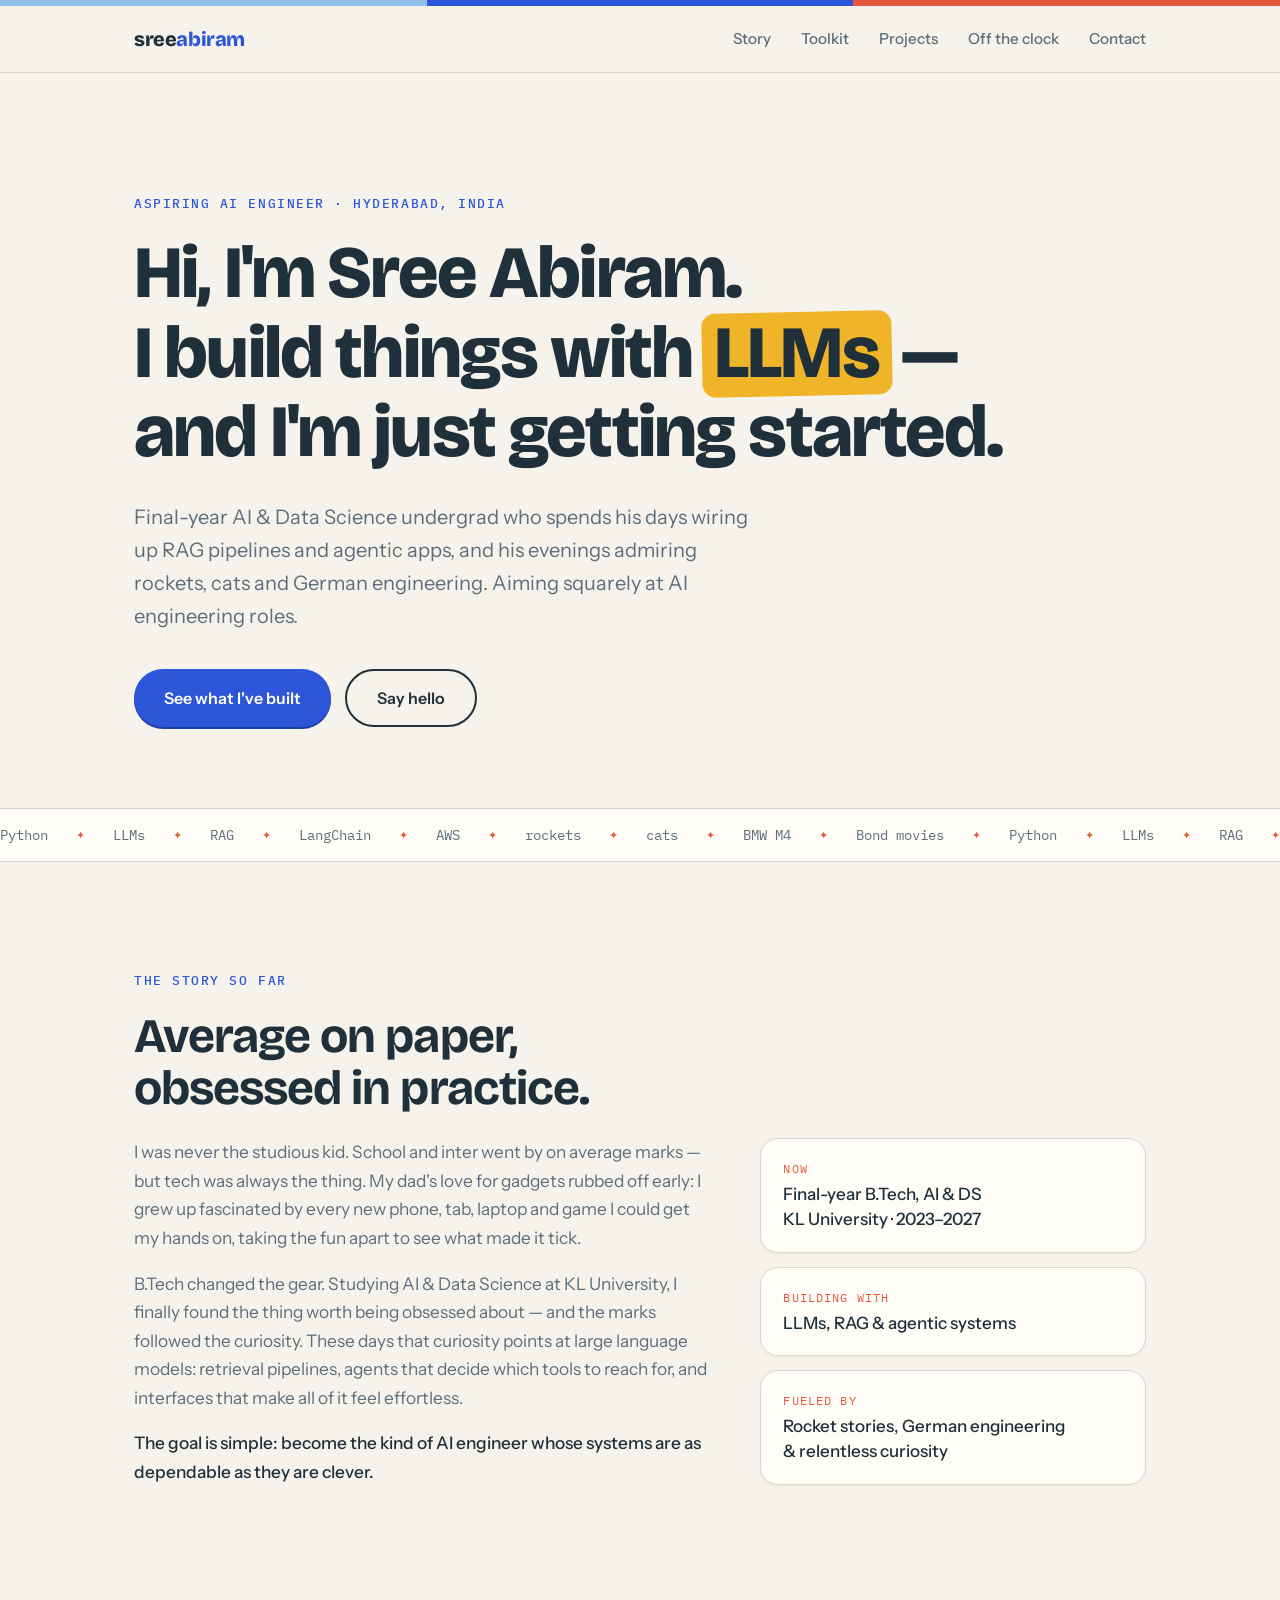
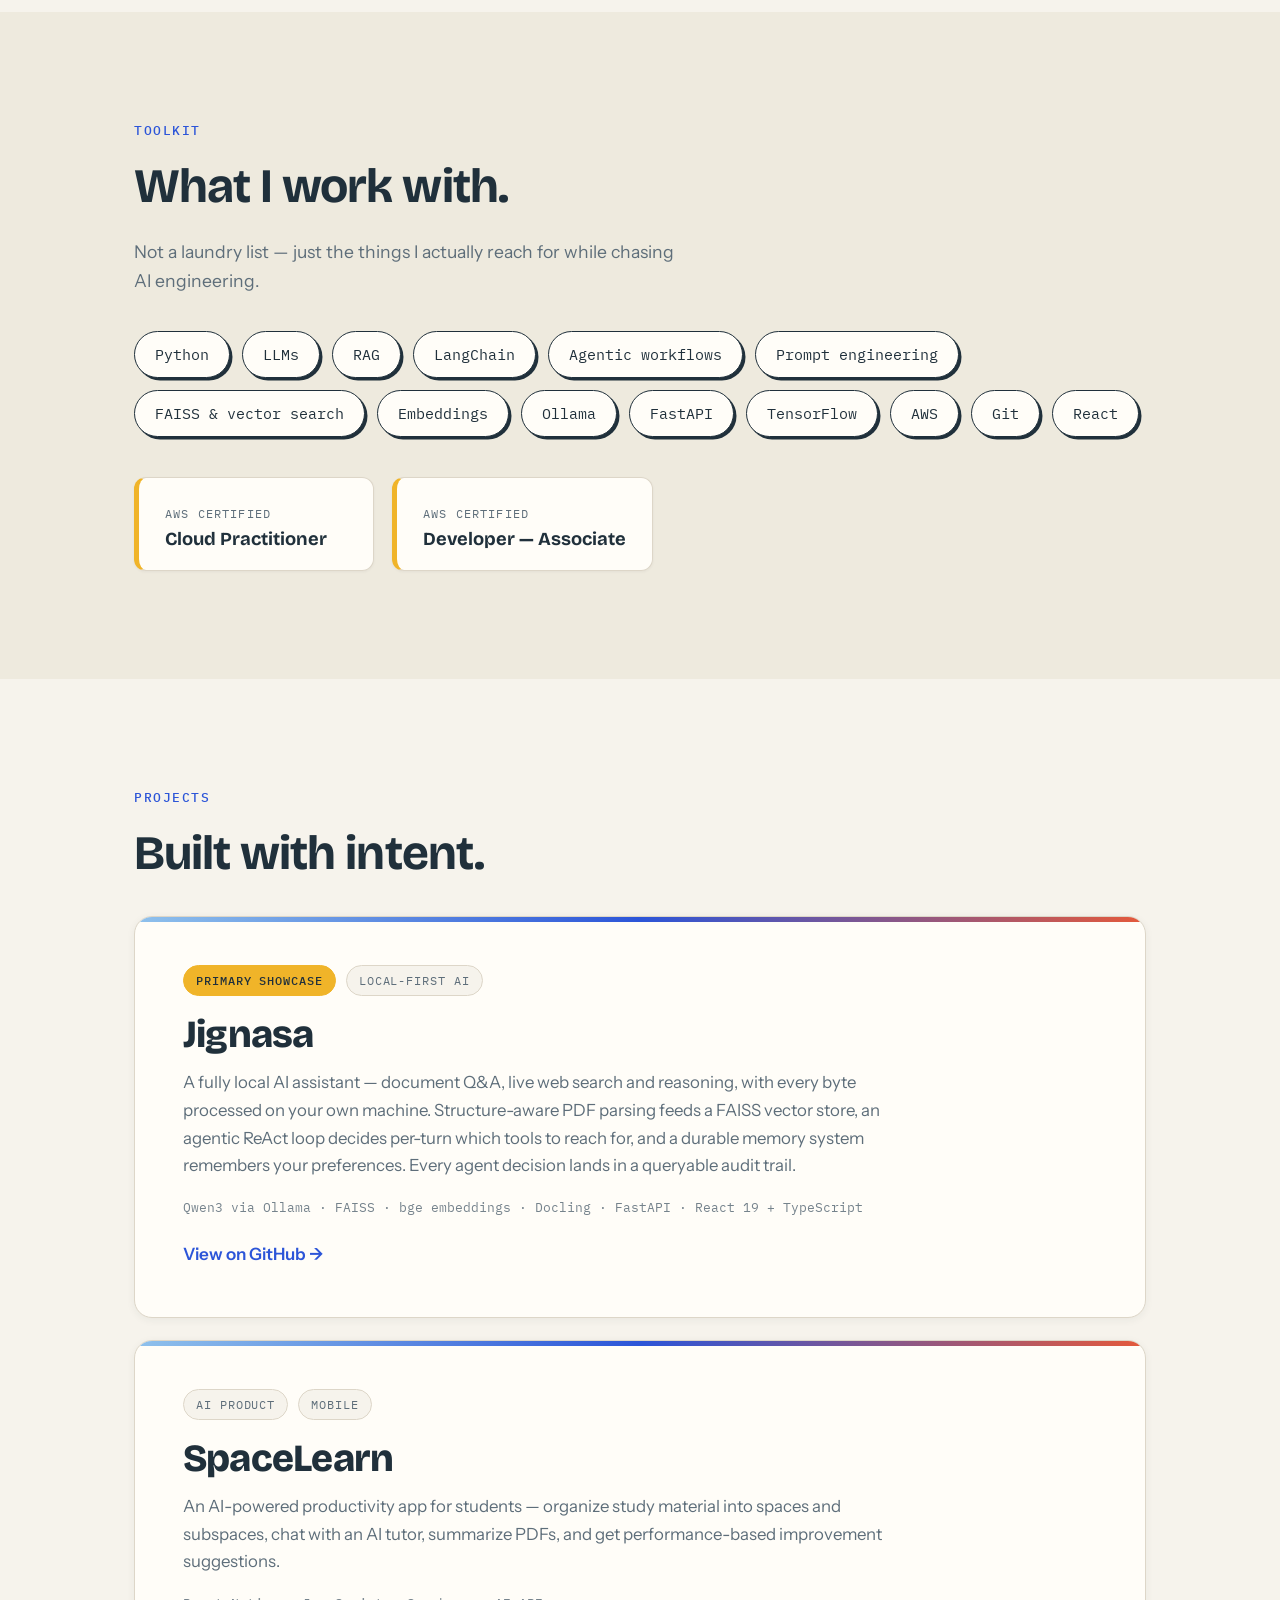
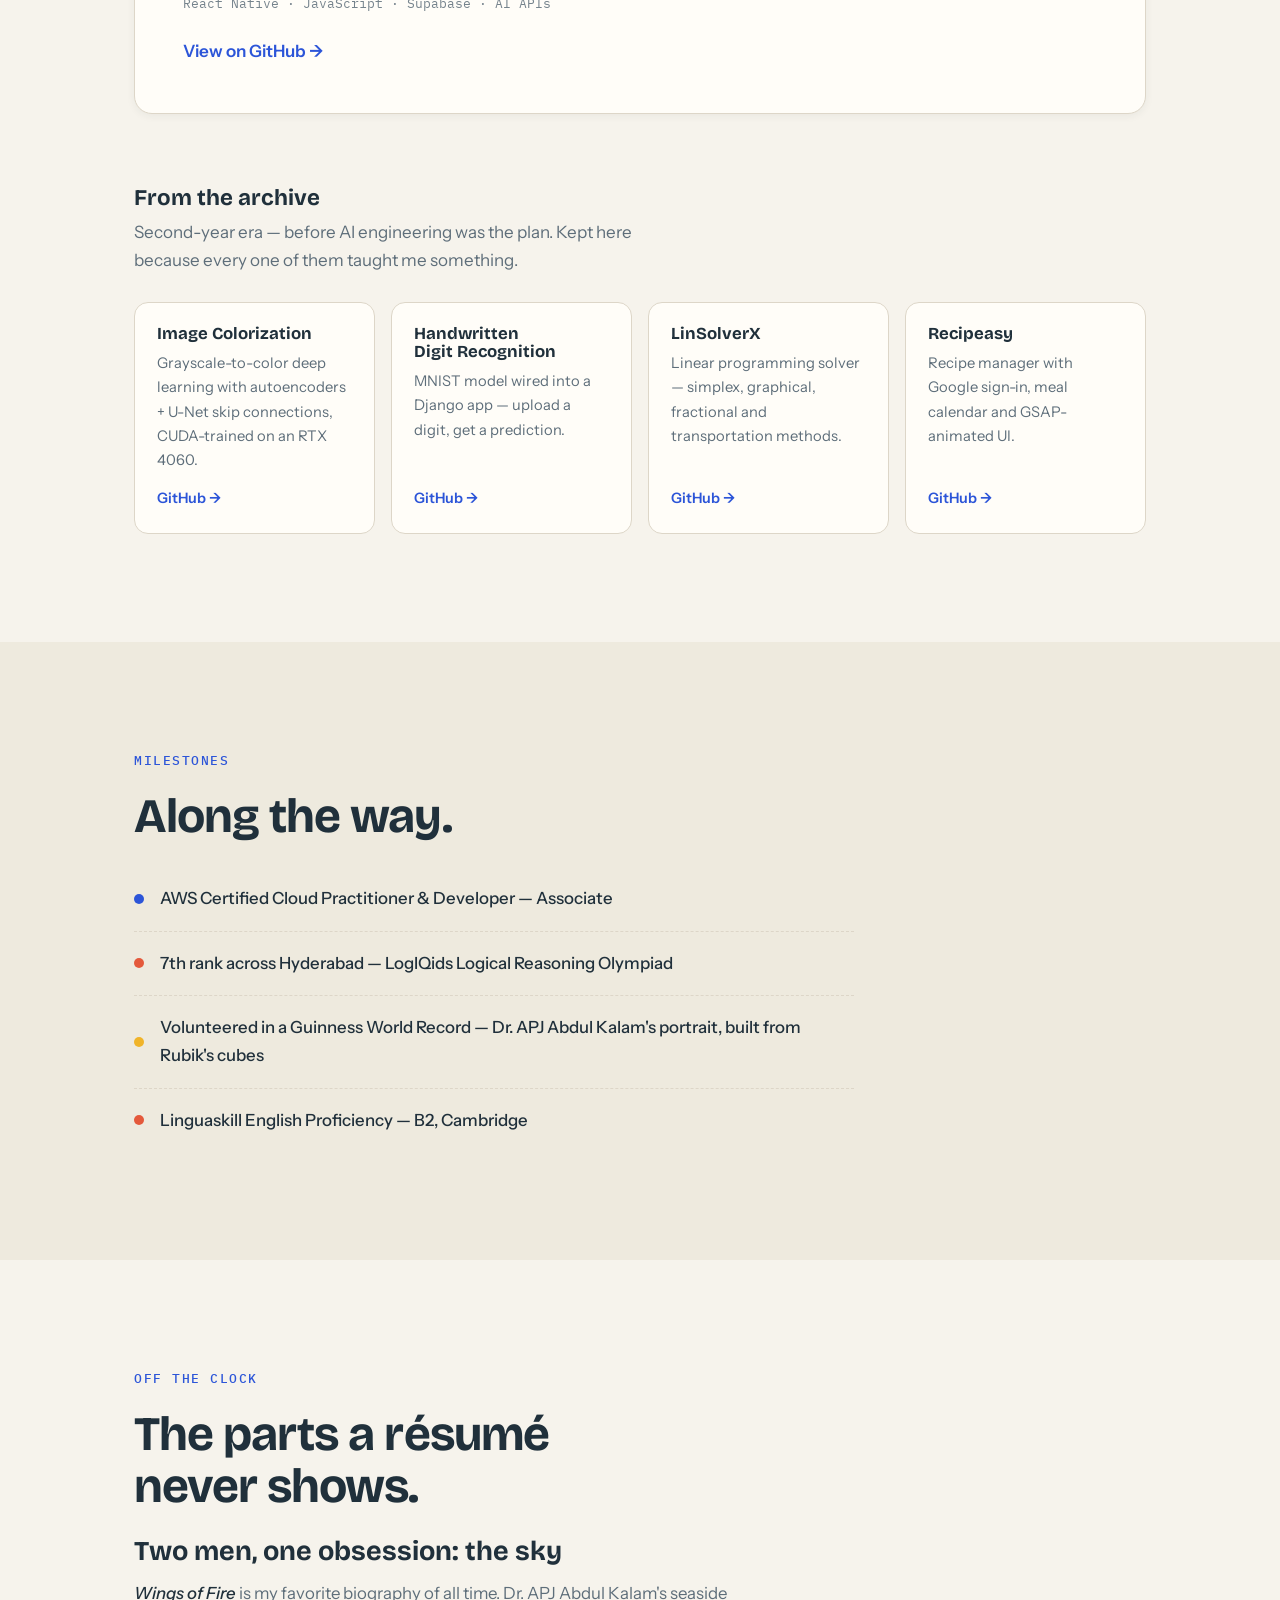
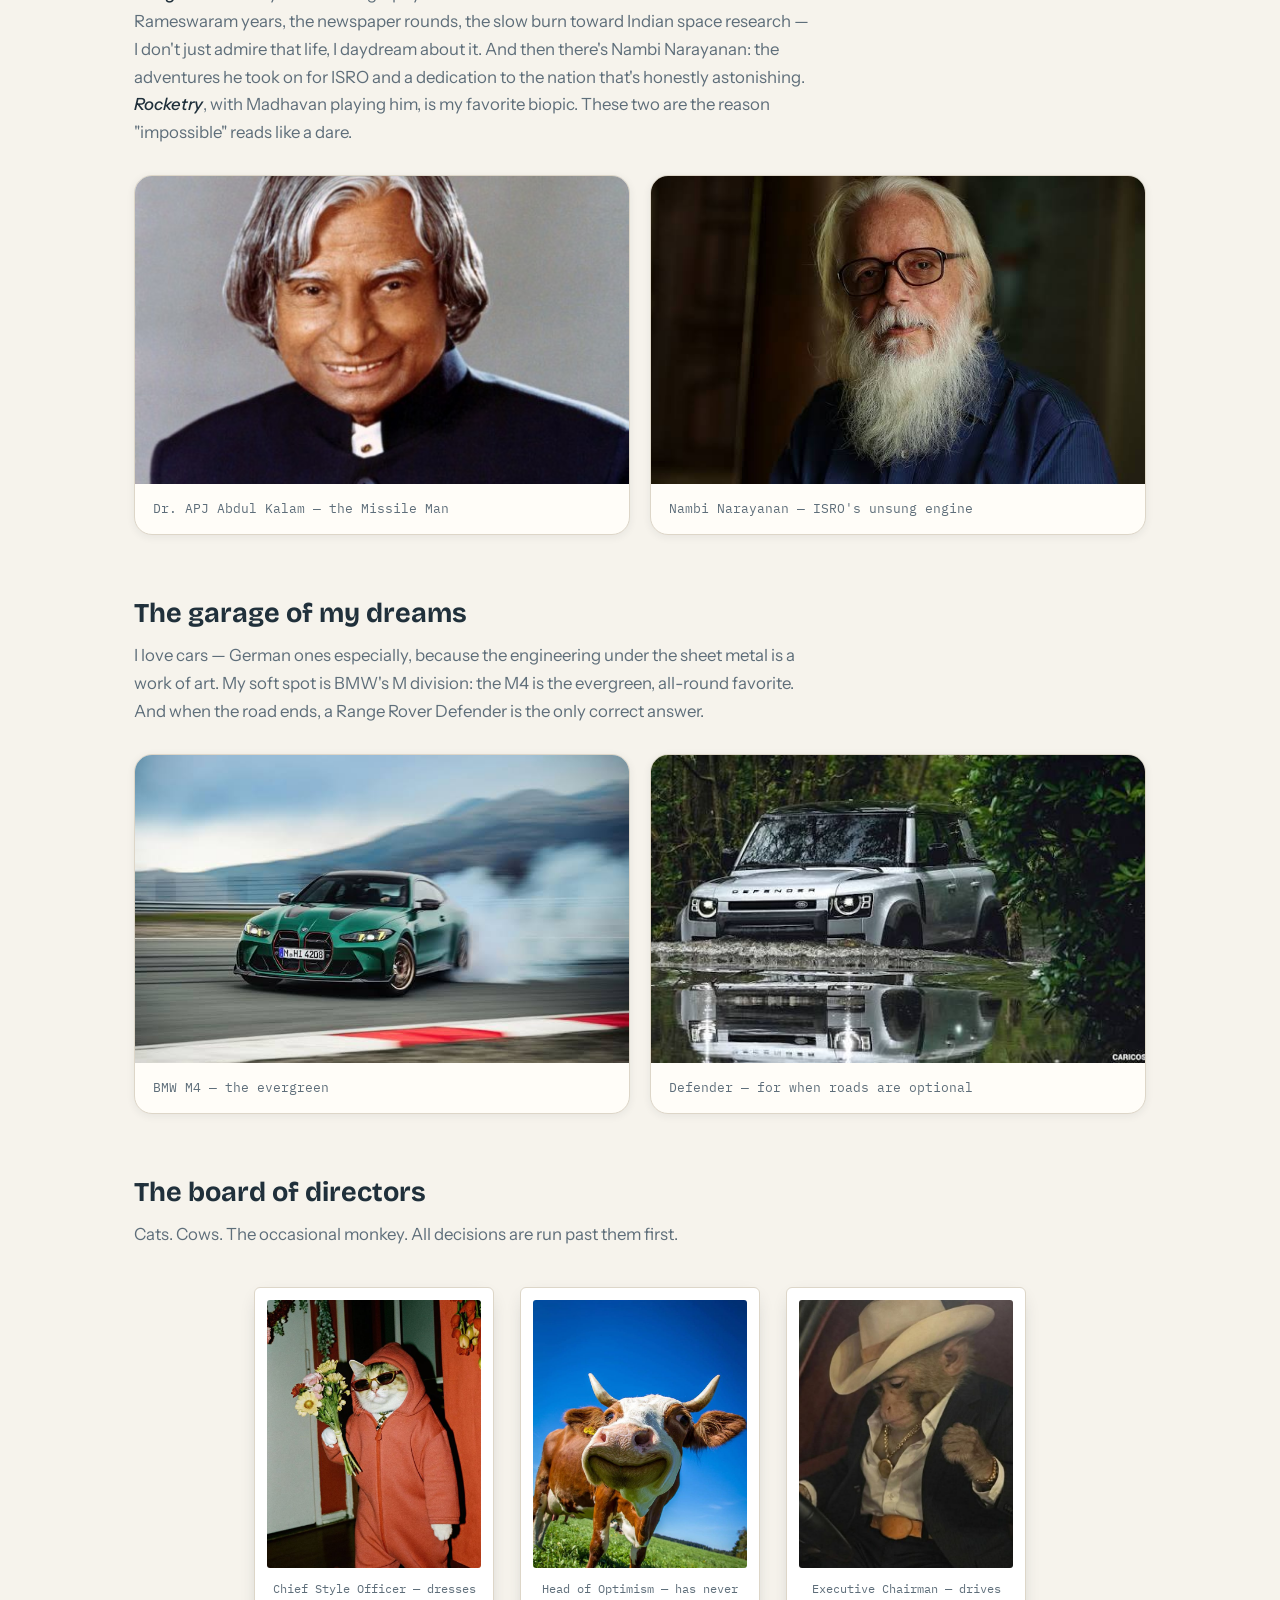
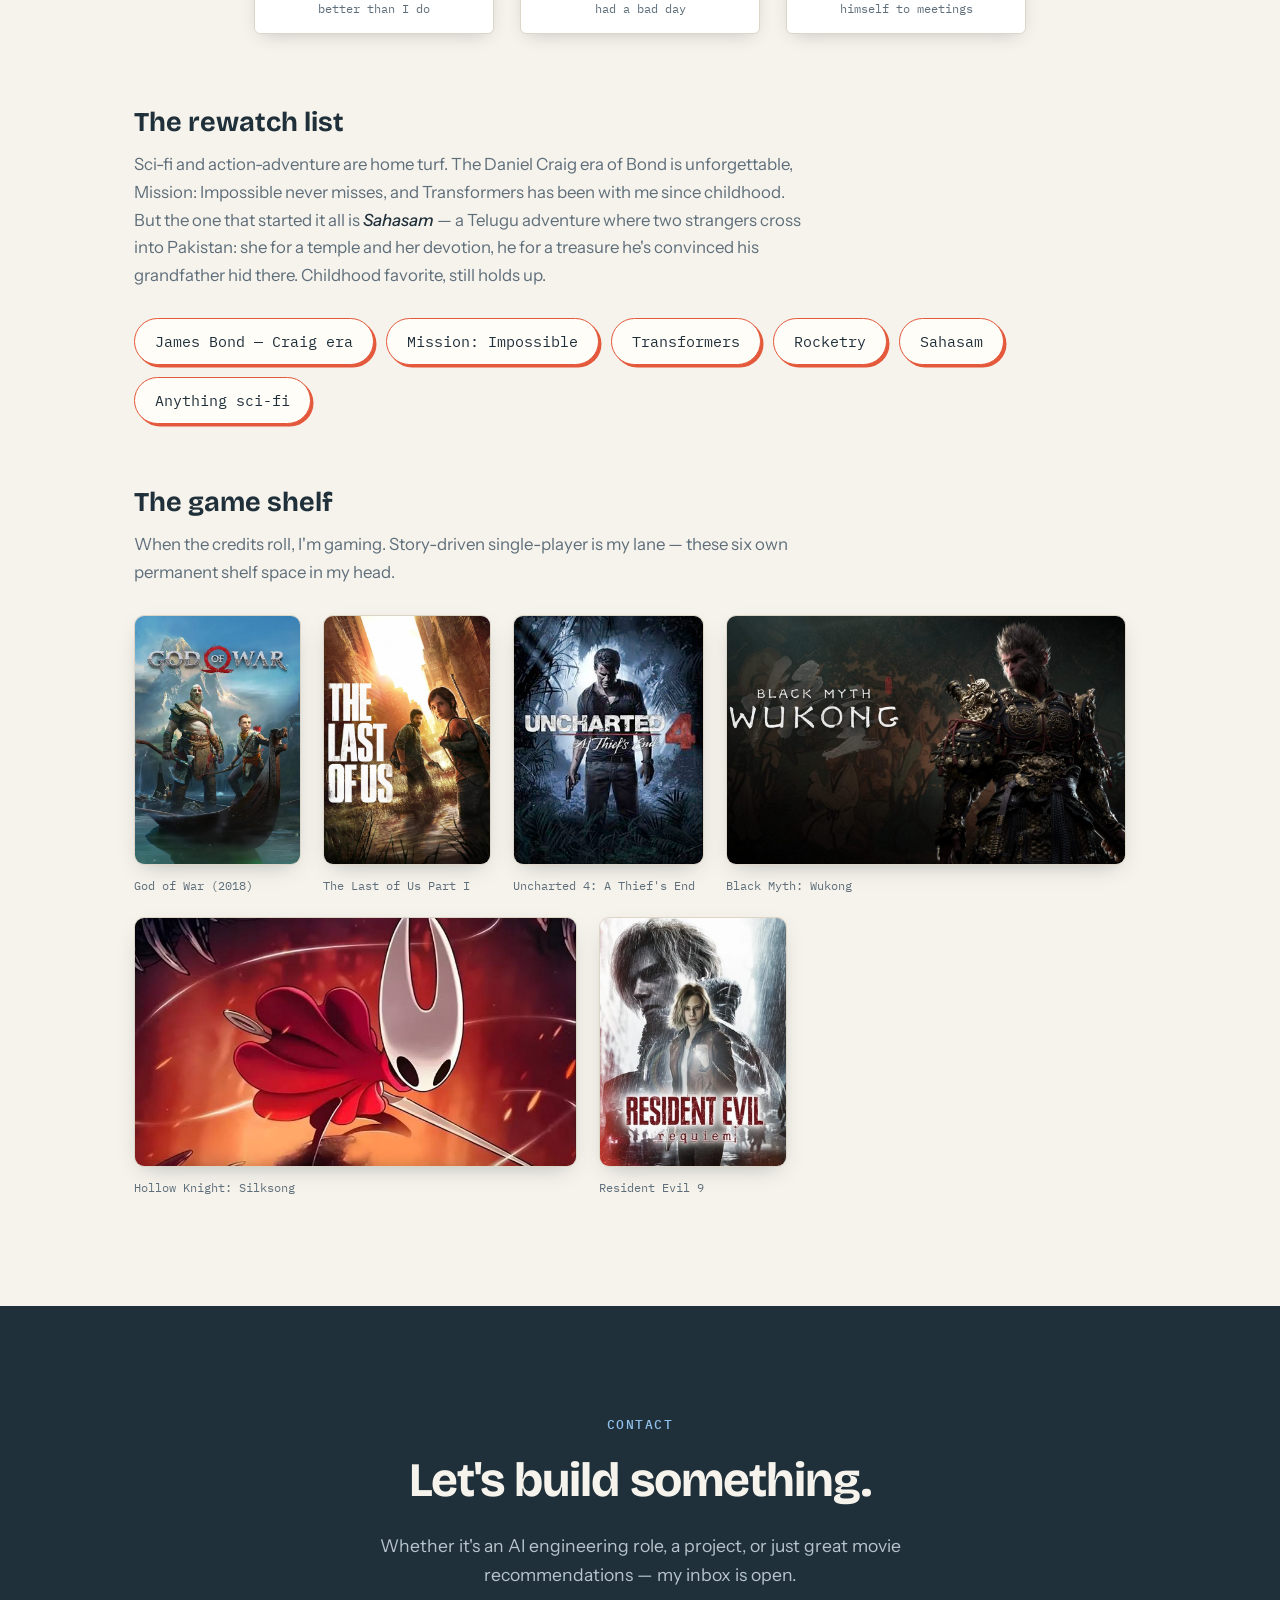
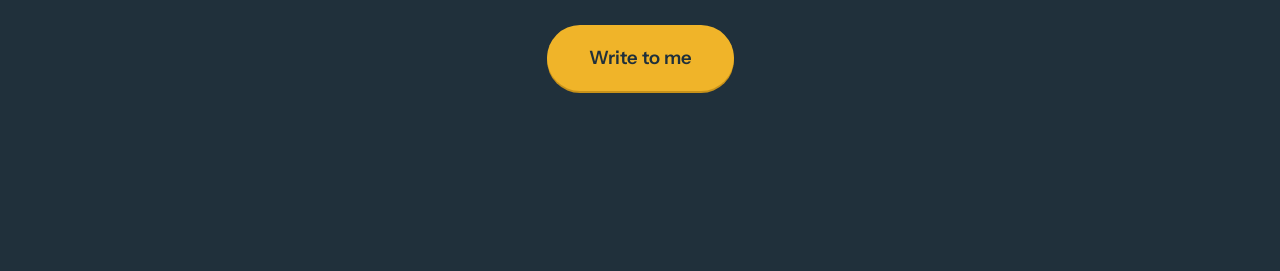
==== commit bab46b28: "Feedback round: game shelf, Sahasam, seamless marquee, deploy fix Animal captions now match the actu" ====
--- a/index.html
+++ b/index.html
@@ -54,8 +54,10 @@
       </div>
     </div>
     <div class="marquee hero-load" style="--i:6" aria-hidden="true">
-      <div class="marquee-track">
-        <span>Python</span><i>✦</i><span>LLMs</span><i>✦</i><span>RAG</span><i>✦</i><span>LangChain</span><i>✦</i><span>AWS</span><i>✦</i><span>rockets</span><i>✦</i><span>cats</span><i>✦</i><span>BMW M4</span><i>✦</i><span>Bond movies</span><i>✦</i><span>Python</span><i>✦</i><span>LLMs</span><i>✦</i><span>RAG</span><i>✦</i><span>LangChain</span><i>✦</i><span>AWS</span><i>✦</i><span>rockets</span><i>✦</i><span>cats</span><i>✦</i><span>BMW M4</span><i>✦</i><span>Bond movies</span><i>✦</i>
+      <div class="marquee-track" id="marqueeTrack">
+        <div class="marquee-group">
+          <span>Python</span><i>✦</i><span>LLMs</span><i>✦</i><span>RAG</span><i>✦</i><span>LangChain</span><i>✦</i><span>AWS</span><i>✦</i><span>rockets</span><i>✦</i><span>cats</span><i>✦</i><span>BMW M4</span><i>✦</i><span>Bond movies</span><i>✦</i>
+        </div>
       </div>
     </div>
   </section>
@@ -96,7 +98,7 @@
           </div>
           <div class="fact">
             <span class="fact-k">Fueled by</span>
-            <span class="fact-v">Rocket stories, cat videos<br>&amp; straight-six engines</span>
+            <span class="fact-v">Rocket stories, German engineering<br>&amp; relentless curiosity</span>
           </div>
         </div>
       </div>
@@ -117,6 +119,13 @@
         <span class="chip">LLMs</span>
         <span class="chip">RAG</span>
         <span class="chip">LangChain</span>
+        <span class="chip">Agentic workflows</span>
+        <span class="chip">Prompt engineering</span>
+        <span class="chip">FAISS &amp; vector search</span>
+        <span class="chip">Embeddings</span>
+        <span class="chip">Ollama</span>
+        <span class="chip">FastAPI</span>
+        <span class="chip">TensorFlow</span>
         <span class="chip">AWS</span>
         <span class="chip">Git</span>
         <span class="chip">React</span>
@@ -274,36 +283,73 @@
         </p>
         <div class="crew-row">
           <figure class="snap reveal" style="--tilt:-3deg">
-            <img src="assets/photos/cat.jpg" alt="A cat" loading="lazy">
-            <figcaption>Chief Nap Officer</figcaption>
+            <img src="assets/photos/cat.jpg" alt="A cat in an orange hoodie and sunglasses, holding flowers" loading="lazy">
+            <figcaption>Chief Style Officer — dresses better than I do</figcaption>
           </figure>
           <figure class="snap reveal" style="--tilt:2deg">
-            <img src="assets/photos/cow.jpg" alt="A cow" loading="lazy">
-            <figcaption>Head of Calm</figcaption>
+            <img src="assets/photos/cow.jpg" alt="A cow grinning at the camera" loading="lazy">
+            <figcaption>Head of Optimism — has never had a bad day</figcaption>
           </figure>
           <figure class="snap reveal" style="--tilt:-2deg">
-            <img src="assets/photos/monkey.jpg" alt="A monkey" loading="lazy">
-            <figcaption>Director of Chaos</figcaption>
-          </figure>
-        </div>
-      </div>
-
-      <!-- Watchlist + games -->
-      <div class="offline-block">
-        <h3 class="offline-h reveal">Rewatch list &amp; side quests</h3>
+            <img src="assets/photos/monkey.jpg" alt="A monkey in a cowboy hat and suit, behind the wheel" loading="lazy">
+            <figcaption>Executive Chairman — drives himself to meetings</figcaption>
+          </figure>
+        </div>
+      </div>
+
+      <!-- Watchlist -->
+      <div class="offline-block">
+        <h3 class="offline-h reveal">The rewatch list</h3>
         <p class="offline-p reveal">
           Sci-fi and action-adventure are home turf. The Daniel Craig era of Bond is
-          unforgettable, Mission: Impossible never misses, and Transformers has my
-          inner child on retainer. When the credits roll, I'm probably gaming —
-          I love games, full stop.
+          unforgettable, Mission: Impossible never misses, and Transformers has been
+          with me since childhood. But the one that started it all is
+          <em>Sahasam</em> — a Telugu adventure where two strangers cross into
+          Pakistan: she for a temple and her devotion, he for a treasure he's
+          convinced his grandfather hid there. Childhood favorite, still holds up.
         </p>
         <div class="chip-row reveal">
           <span class="chip chip-fun">James Bond — Craig era</span>
           <span class="chip chip-fun">Mission: Impossible</span>
           <span class="chip chip-fun">Transformers</span>
           <span class="chip chip-fun">Rocketry</span>
+          <span class="chip chip-fun">Sahasam</span>
           <span class="chip chip-fun">Anything sci-fi</span>
-          <span class="chip chip-fun">🎮 Gaming</span>
+        </div>
+      </div>
+
+      <!-- Game shelf -->
+      <div class="offline-block">
+        <h3 class="offline-h reveal">The game shelf</h3>
+        <p class="offline-p reveal">
+          When the credits roll, I'm gaming. Story-driven single-player is my lane —
+          these six own permanent shelf space in my head.
+        </p>
+        <div class="shelf">
+          <figure class="shelf-item reveal">
+            <img src="assets/photos/games/god-of-war.jpg" alt="God of War (2018) cover art" loading="lazy">
+            <figcaption>God of War (2018)</figcaption>
+          </figure>
+          <figure class="shelf-item reveal">
+            <img src="assets/photos/games/the-last-of-us.jpg" alt="The Last of Us Part I cover art" loading="lazy">
+            <figcaption>The Last of Us Part I</figcaption>
+          </figure>
+          <figure class="shelf-item reveal">
+            <img src="assets/photos/games/uncharted.jpg" alt="Uncharted 4: A Thief's End cover art" loading="lazy">
+            <figcaption>Uncharted 4: A Thief's End</figcaption>
+          </figure>
+          <figure class="shelf-item reveal">
+            <img src="assets/photos/games/wukong.jpg" alt="Black Myth: Wukong key art" loading="lazy">
+            <figcaption>Black Myth: Wukong</figcaption>
+          </figure>
+          <figure class="shelf-item reveal">
+            <img src="assets/photos/games/silksong.jpg" alt="Hollow Knight: Silksong key art" loading="lazy">
+            <figcaption>Hollow Knight: Silksong</figcaption>
+          </figure>
+          <figure class="shelf-item reveal">
+            <img src="assets/photos/games/re9.jpg" alt="Resident Evil 9 cover art" loading="lazy">
+            <figcaption>Resident Evil 9</figcaption>
+          </figure>
         </div>
       </div>
     </div>
--- a/assets/css/style.css
+++ b/assets/css/style.css
@@ -61,6 +61,11 @@
   border-radius: 4px;
 }
 
+::selection {
+  background: var(--sun);
+  color: var(--ink);
+}
+
 /* ---------- Tri-stripe motif ---------- */
 .stripe-top {
   position: fixed;
@@ -223,22 +228,30 @@
 
 .marquee-track {
   display: flex;
+  width: max-content;
+  animation: scroll-x 36s linear infinite;
+}
+
+.marquee-group {
+  display: flex;
   align-items: center;
   gap: 28px;
-  width: max-content;
-  animation: scroll-x 30s linear infinite;
+  padding-right: 28px;
+  flex: none;
   font-family: var(--font-mono);
   font-size: 0.9rem;
   color: var(--muted);
   white-space: nowrap;
 }
 
-.marquee-track i {
+.marquee-group i {
   font-style: normal;
   color: var(--coral);
   font-size: 0.7rem;
 }
 
+/* script.js clones .marquee-group until the track spans 2× the
+   viewport, so a -50% shift always loops with no gap */
 @keyframes scroll-x {
   to { transform: translateX(-50%); }
 }
@@ -620,6 +633,40 @@
   padding-top: 10px;
 }
 
+/* ---------- Game shelf ---------- */
+.shelf {
+  display: flex;
+  flex-wrap: wrap;
+  align-items: flex-end;
+  gap: 22px;
+}
+
+.shelf-item {
+  margin: 0;
+  display: flex;
+  flex-direction: column;
+  gap: 10px;
+  transition: transform 0.25s ease;
+}
+
+.shelf-item:hover { transform: translateY(-6px); }
+
+.shelf-item img {
+  height: clamp(180px, 24vw, 250px);
+  width: auto;
+  max-width: 100%;
+  border-radius: 10px;
+  border: 1px solid var(--line);
+  box-shadow: 0 8px 22px -10px rgba(32, 48, 59, 0.35);
+  object-fit: contain;
+}
+
+.shelf-item figcaption {
+  font-family: var(--font-mono);
+  font-size: 0.78rem;
+  color: var(--muted);
+}
+
 /* ---------- Contact ---------- */
 .section-contact {
   background: var(--ink);
@@ -677,7 +724,7 @@
   .hero-load, .reveal { opacity: 1; transform: none; animation: none; transition: none; }
   .marker::before { transform: rotate(-1.2deg) scaleX(1); animation: none; }
   .marquee-track { animation: none; }
-  .chip, .snap, .photo-card, .feature-card, .archive-card, .btn { transition: none; }
+  .chip, .snap, .photo-card, .feature-card, .archive-card, .btn, .shelf-item { transition: none; }
 }
 
 /* ---------- Mobile ---------- */
@@ -718,4 +765,7 @@
   .btn-big { padding: 16px 34px; font-size: 1.05rem; }
 
   .social-row { gap: 22px; flex-wrap: wrap; }
-}
+
+  .shelf { gap: 16px; justify-content: center; }
+  .shelf-item img { height: 150px; }
+}
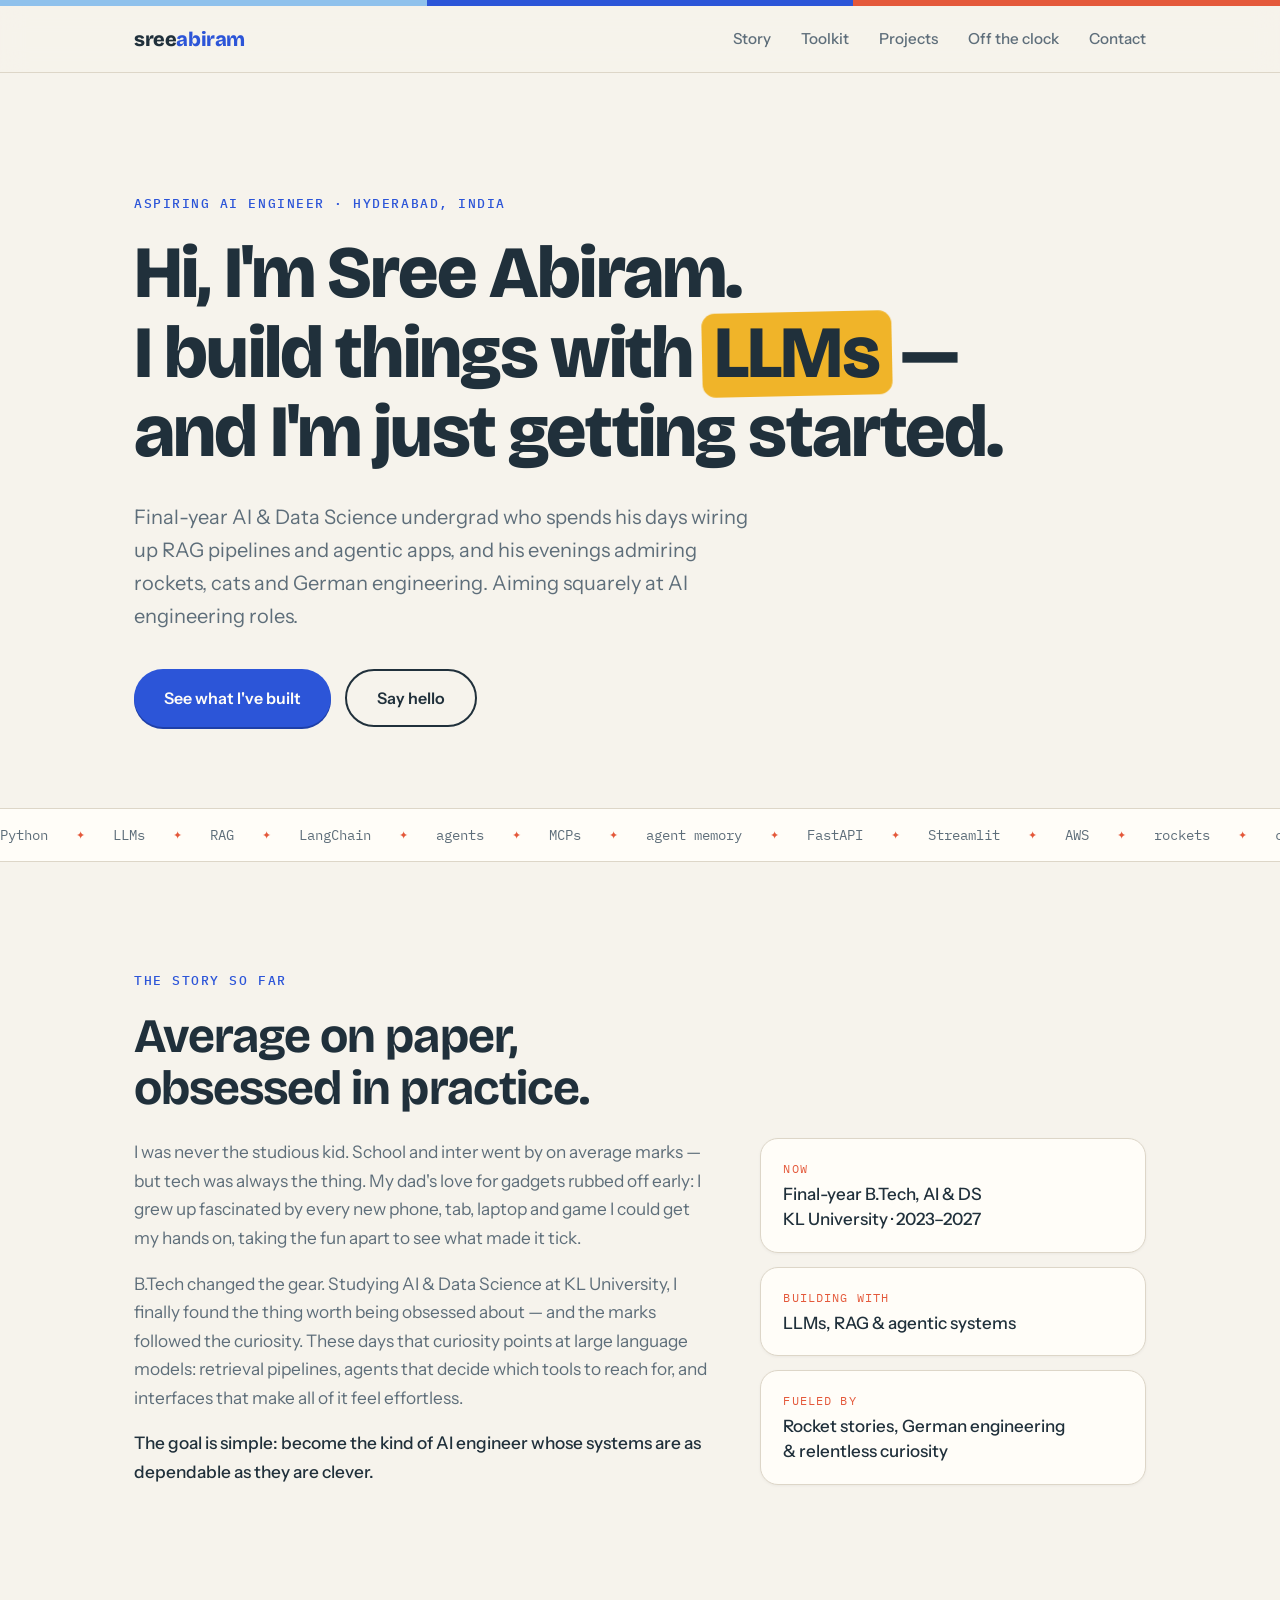
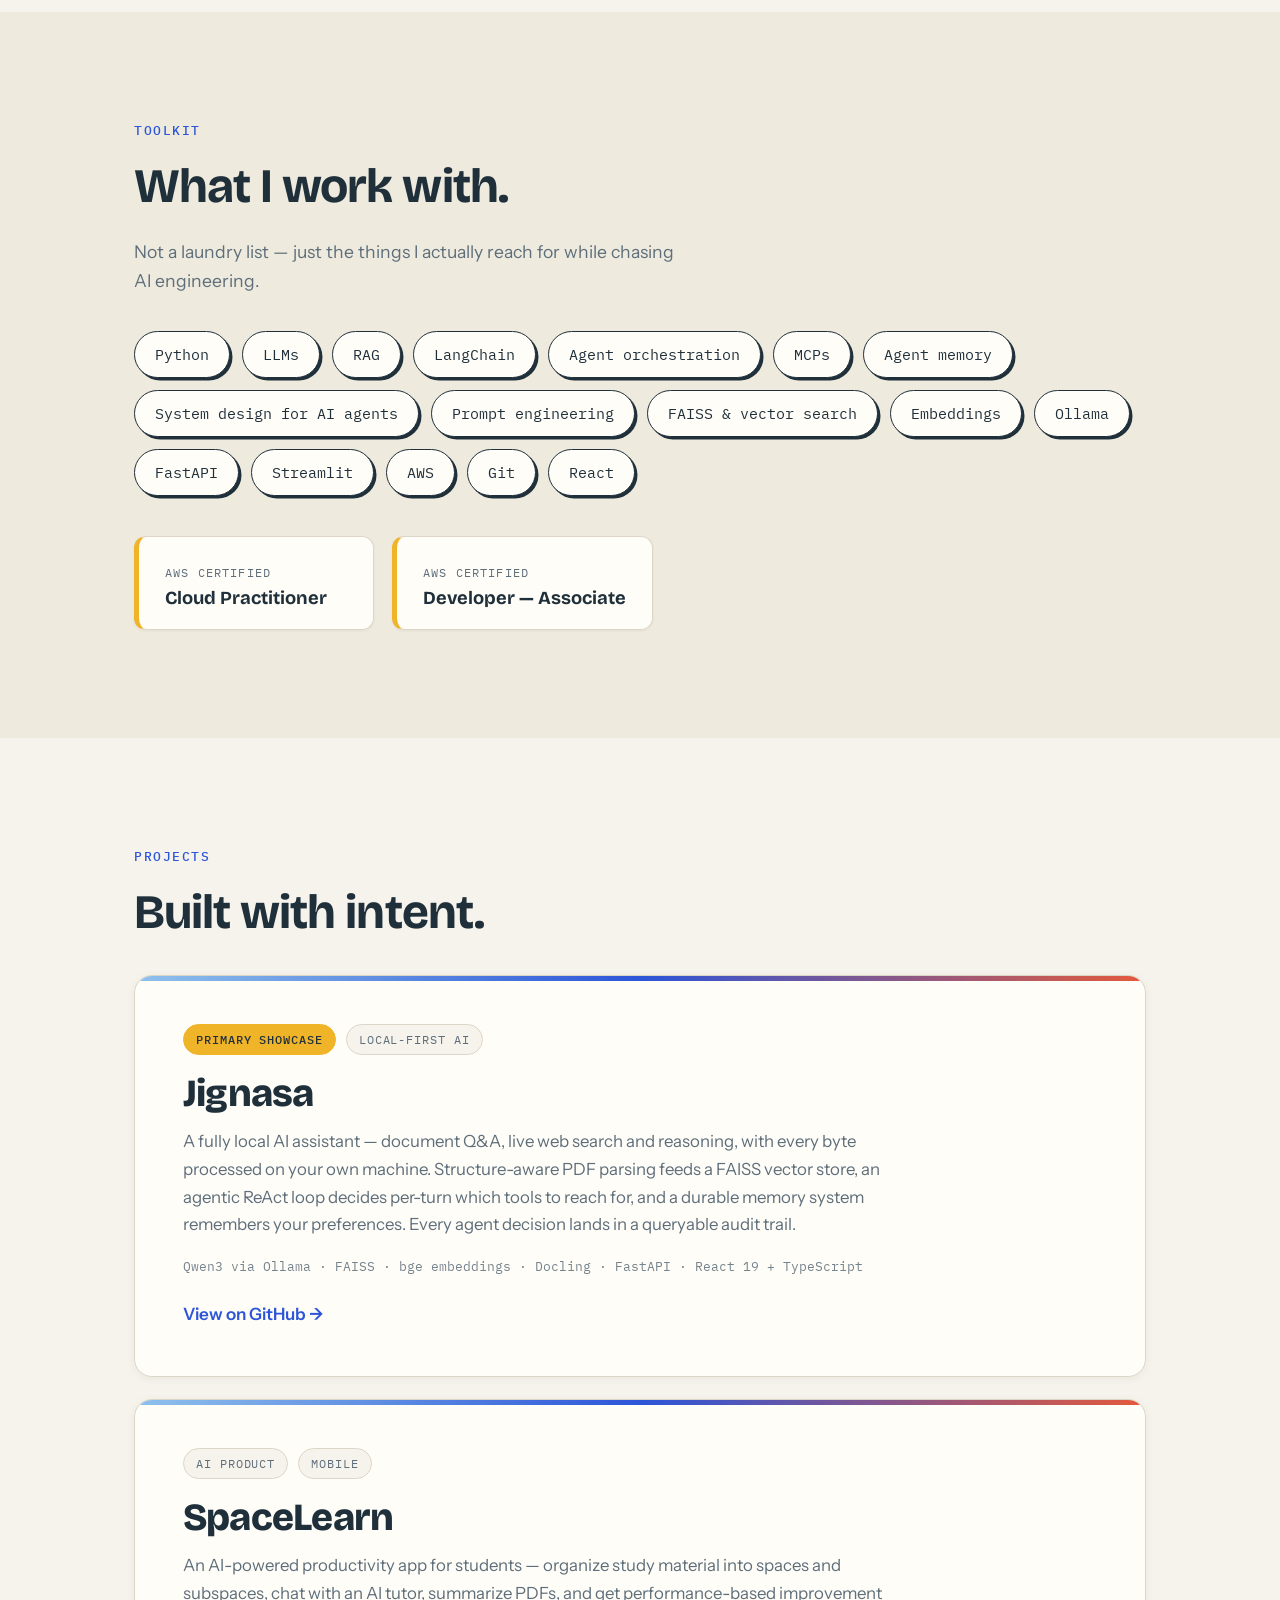
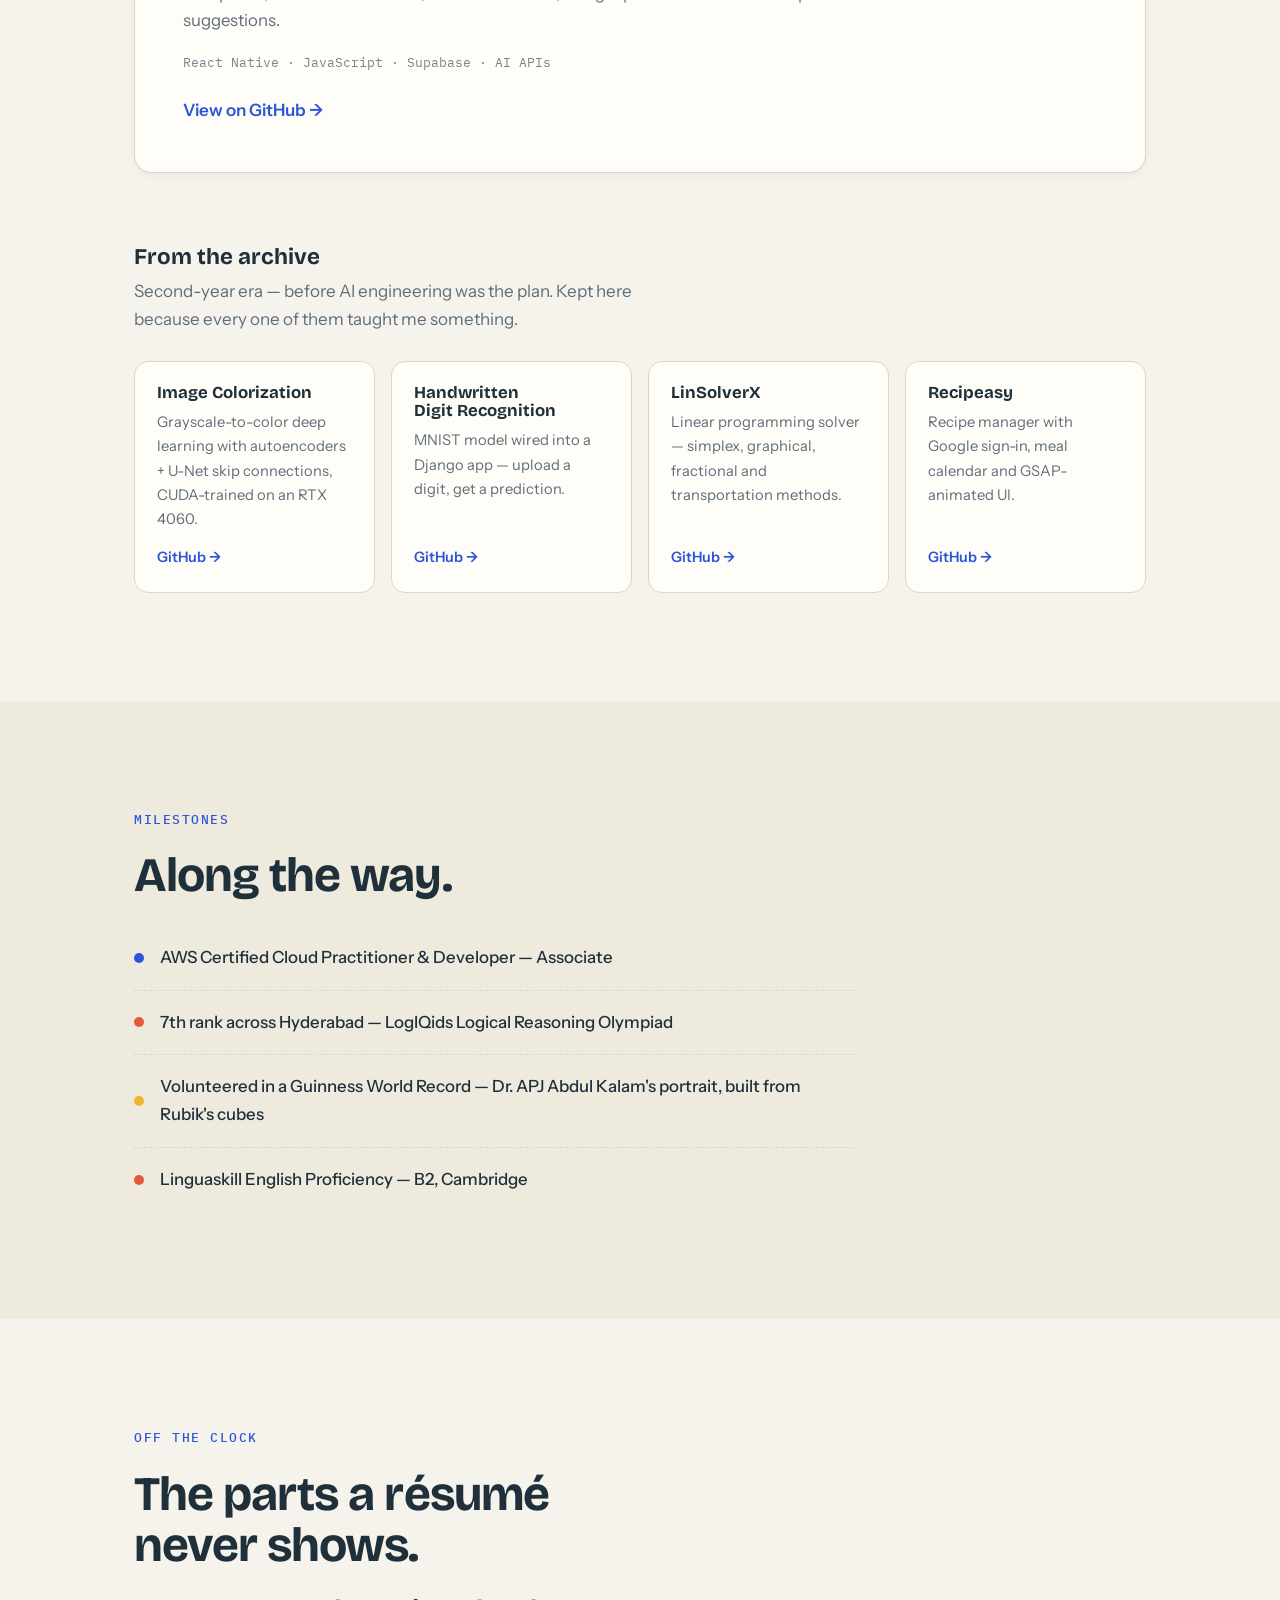
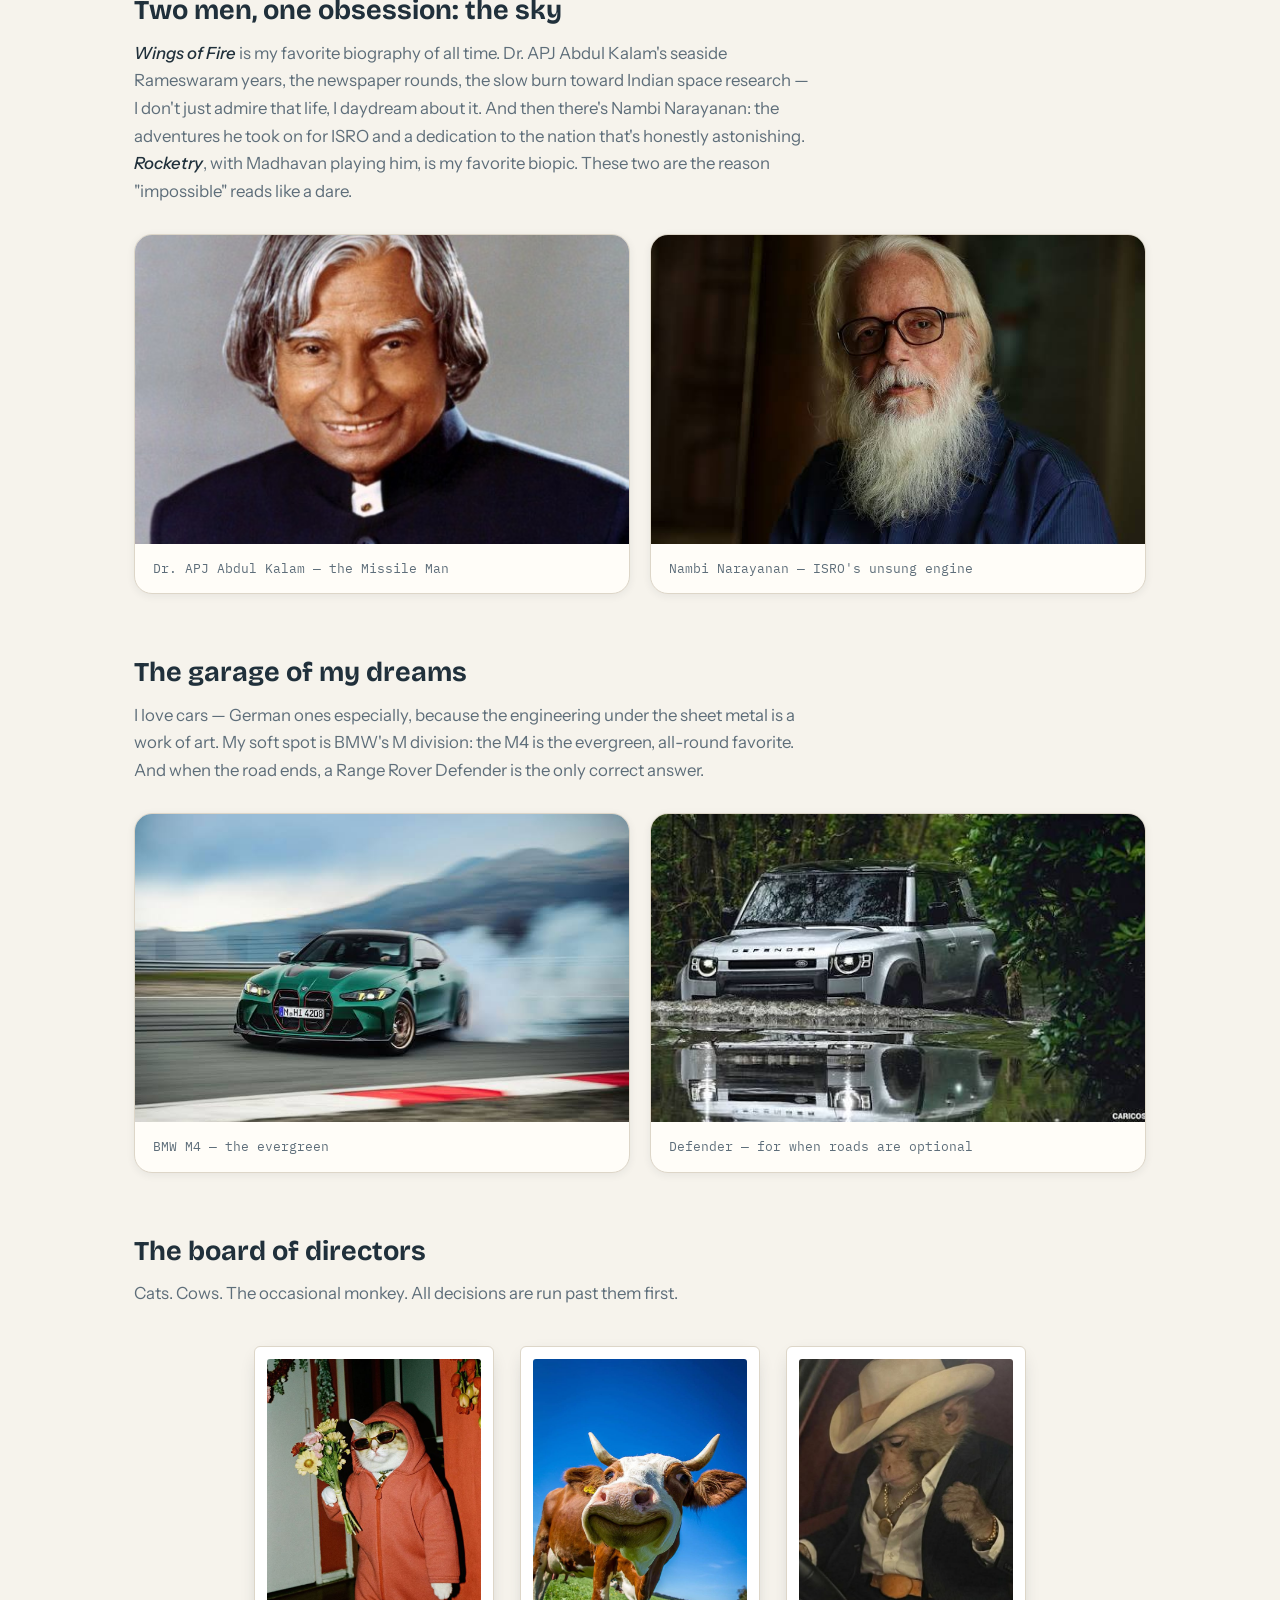
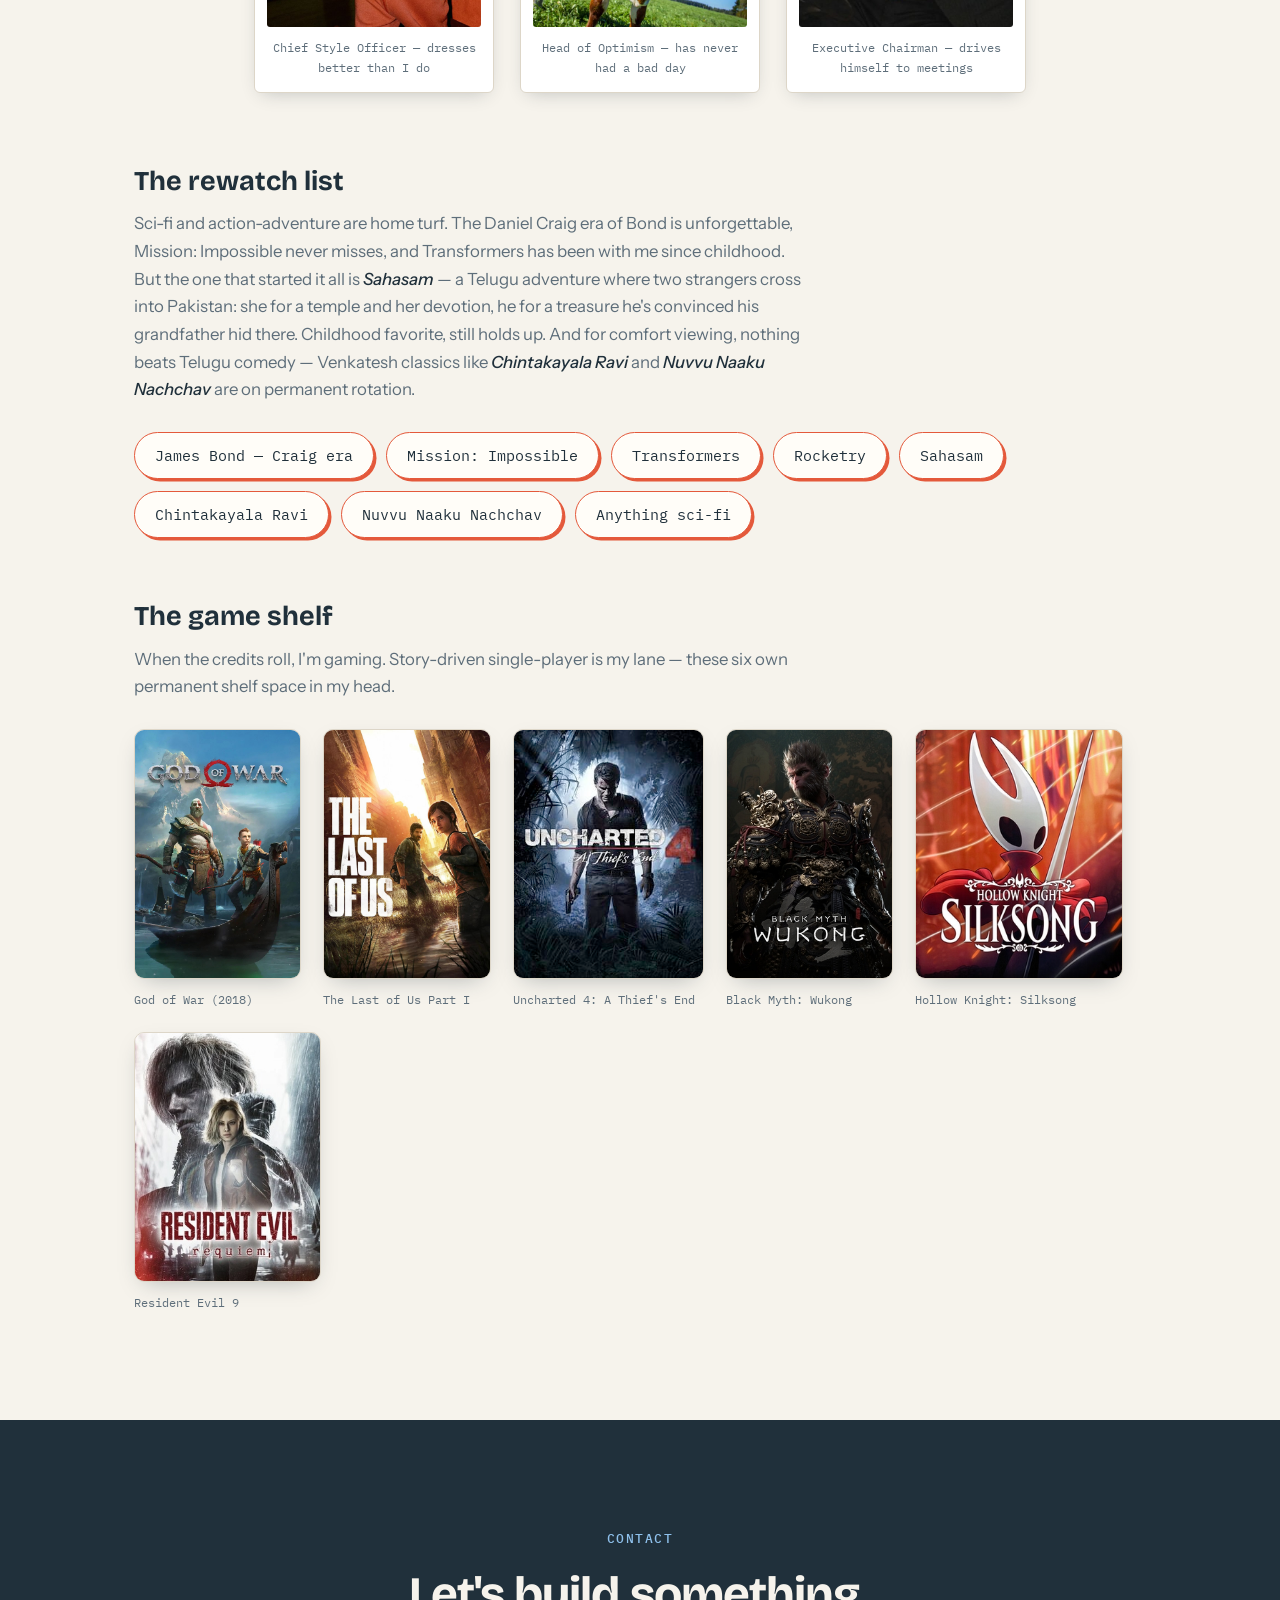
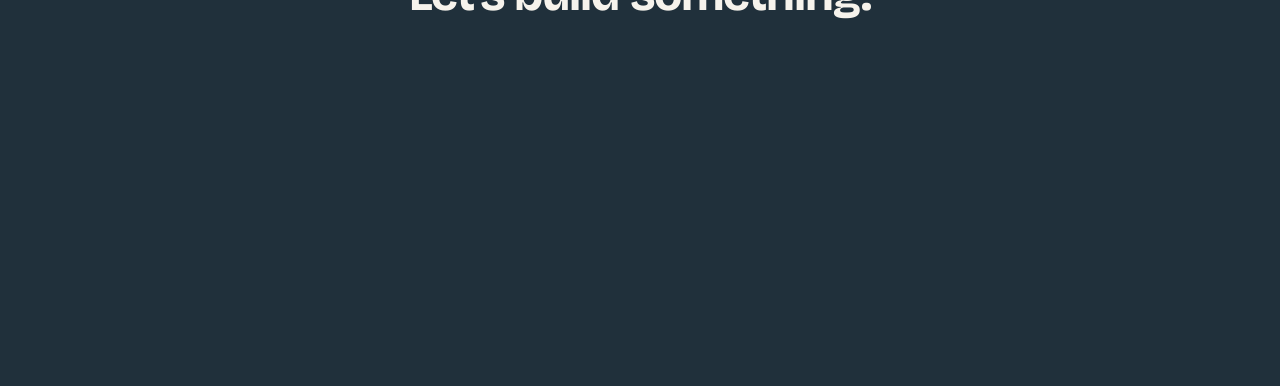
==== commit fd72b6a5: "Toolkit AI-agent focus, general marquee, Telugu comfort movies, new covers Swap TensorFlow for Strea" ====
--- a/index.html
+++ b/index.html
@@ -56,7 +56,7 @@
     <div class="marquee hero-load" style="--i:6" aria-hidden="true">
       <div class="marquee-track" id="marqueeTrack">
         <div class="marquee-group">
-          <span>Python</span><i>✦</i><span>LLMs</span><i>✦</i><span>RAG</span><i>✦</i><span>LangChain</span><i>✦</i><span>AWS</span><i>✦</i><span>rockets</span><i>✦</i><span>cats</span><i>✦</i><span>BMW M4</span><i>✦</i><span>Bond movies</span><i>✦</i>
+          <span>Python</span><i>✦</i><span>LLMs</span><i>✦</i><span>RAG</span><i>✦</i><span>LangChain</span><i>✦</i><span>agents</span><i>✦</i><span>MCPs</span><i>✦</i><span>agent memory</span><i>✦</i><span>FastAPI</span><i>✦</i><span>Streamlit</span><i>✦</i><span>AWS</span><i>✦</i><span>rockets</span><i>✦</i><span>cars</span><i>✦</i><span>games</span><i>✦</i><span>movies</span><i>✦</i>
         </div>
       </div>
     </div>
@@ -119,13 +119,16 @@
         <span class="chip">LLMs</span>
         <span class="chip">RAG</span>
         <span class="chip">LangChain</span>
-        <span class="chip">Agentic workflows</span>
+        <span class="chip">Agent orchestration</span>
+        <span class="chip">MCPs</span>
+        <span class="chip">Agent memory</span>
+        <span class="chip">System design for AI agents</span>
         <span class="chip">Prompt engineering</span>
         <span class="chip">FAISS &amp; vector search</span>
         <span class="chip">Embeddings</span>
         <span class="chip">Ollama</span>
         <span class="chip">FastAPI</span>
-        <span class="chip">TensorFlow</span>
+        <span class="chip">Streamlit</span>
         <span class="chip">AWS</span>
         <span class="chip">Git</span>
         <span class="chip">React</span>
@@ -307,6 +310,9 @@
           <em>Sahasam</em> — a Telugu adventure where two strangers cross into
           Pakistan: she for a temple and her devotion, he for a treasure he's
           convinced his grandfather hid there. Childhood favorite, still holds up.
+          And for comfort viewing, nothing beats Telugu comedy — Venkatesh classics
+          like <em>Chintakayala Ravi</em> and <em>Nuvvu Naaku Nachchav</em> are on
+          permanent rotation.
         </p>
         <div class="chip-row reveal">
           <span class="chip chip-fun">James Bond — Craig era</span>
@@ -314,6 +320,8 @@
           <span class="chip chip-fun">Transformers</span>
           <span class="chip chip-fun">Rocketry</span>
           <span class="chip chip-fun">Sahasam</span>
+          <span class="chip chip-fun">Chintakayala Ravi</span>
+          <span class="chip chip-fun">Nuvvu Naaku Nachchav</span>
           <span class="chip chip-fun">Anything sci-fi</span>
         </div>
       </div>
